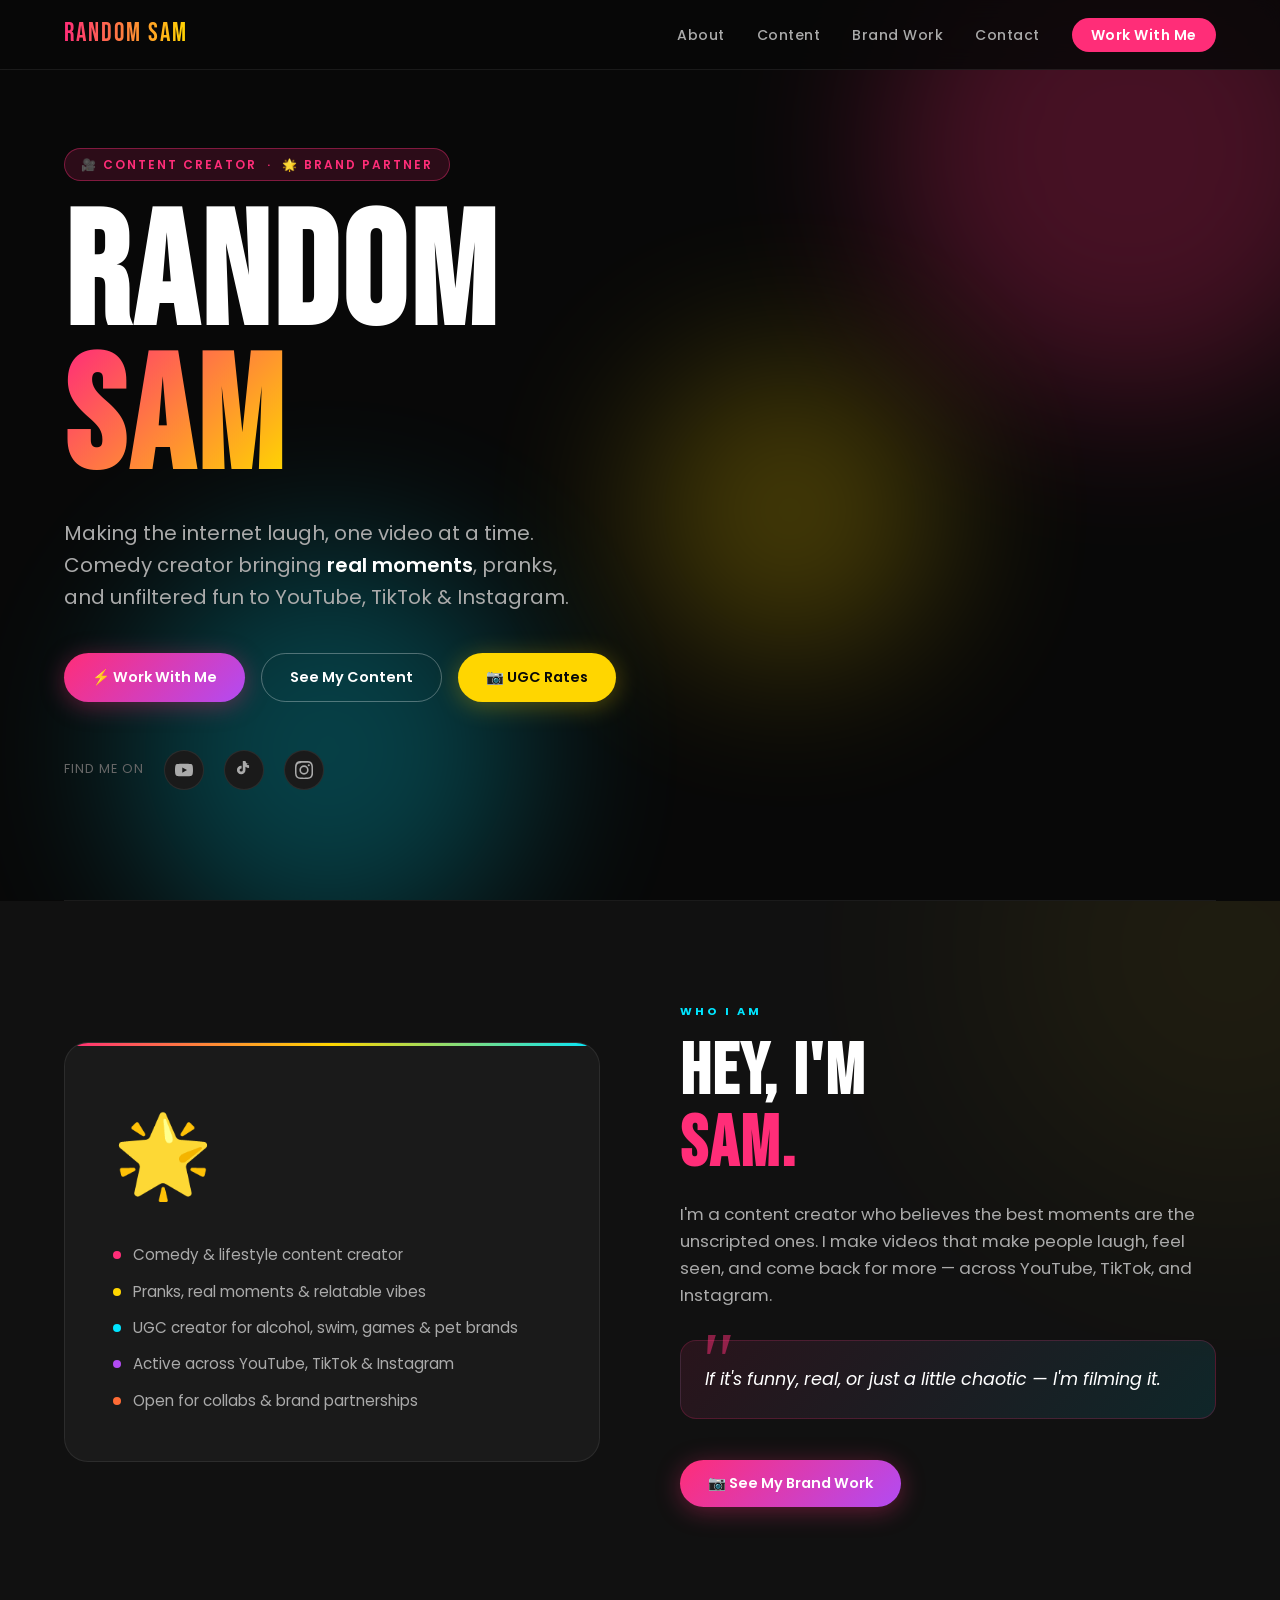
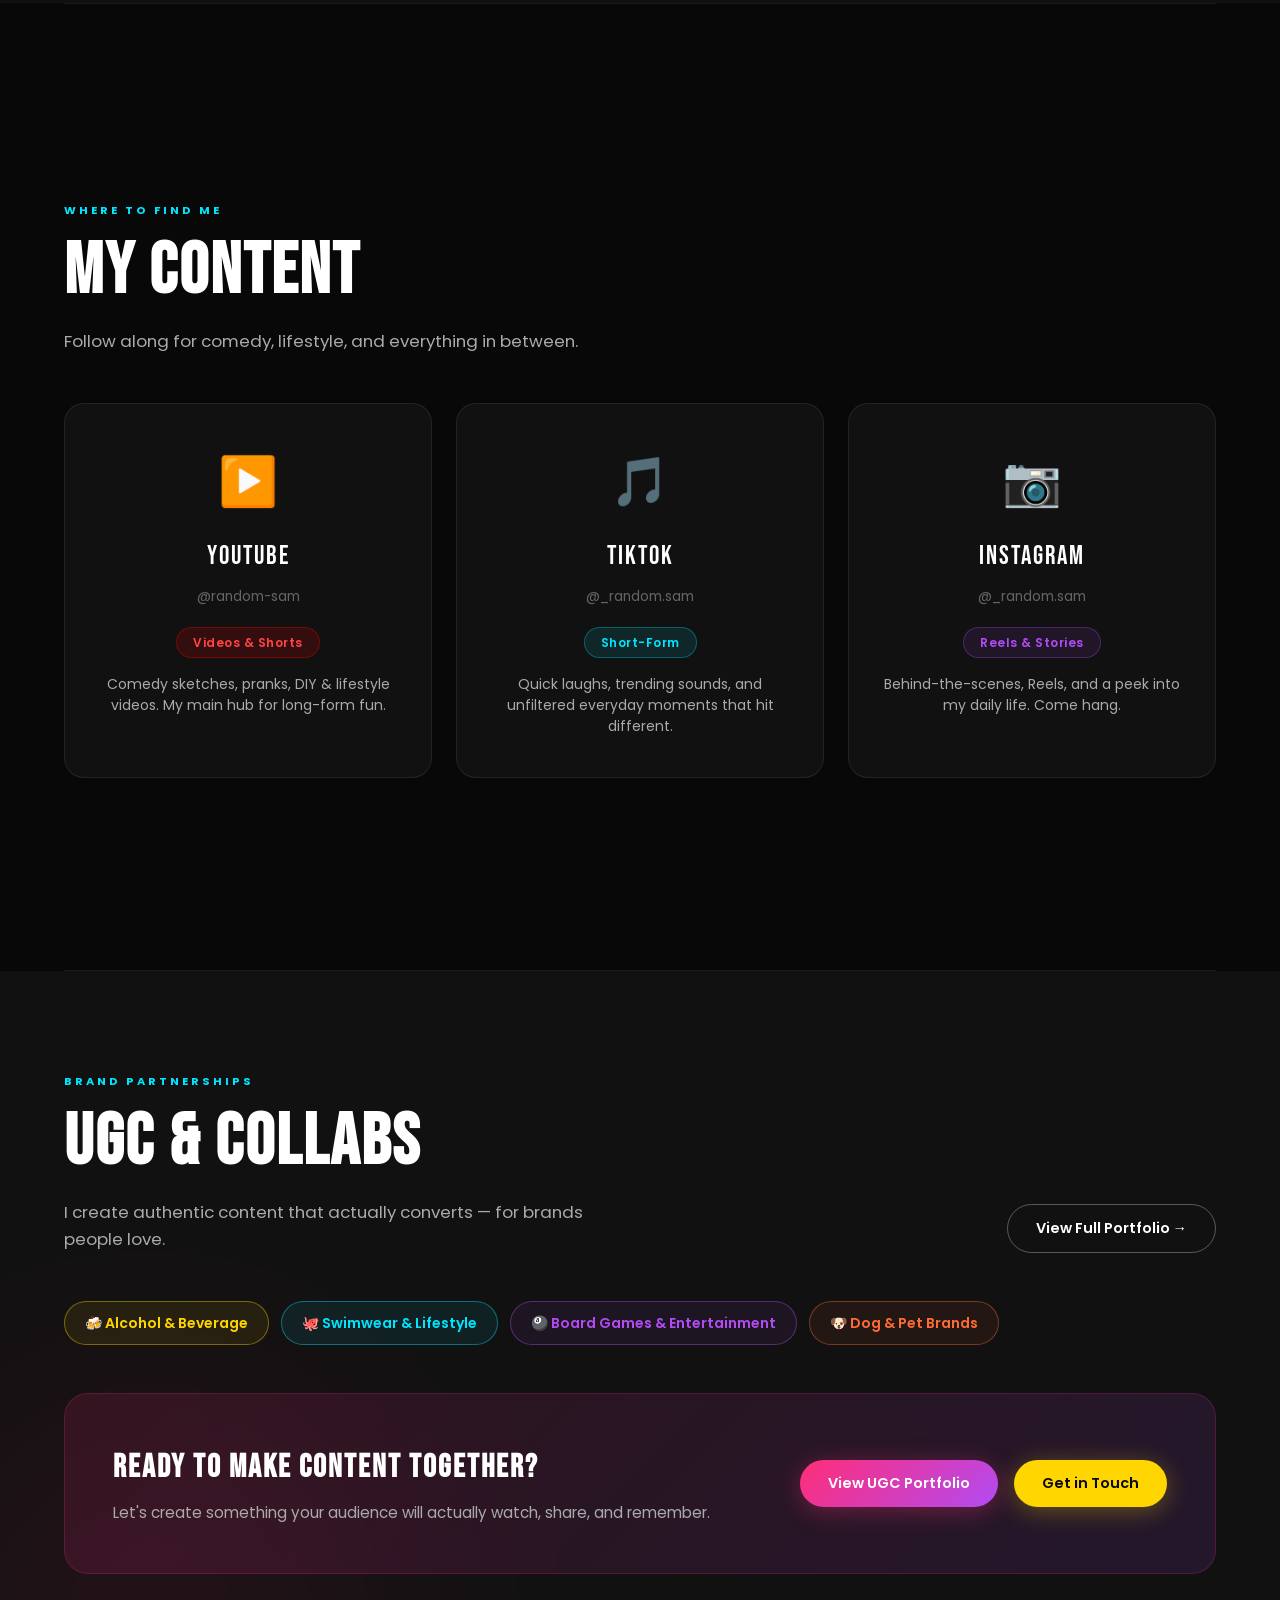
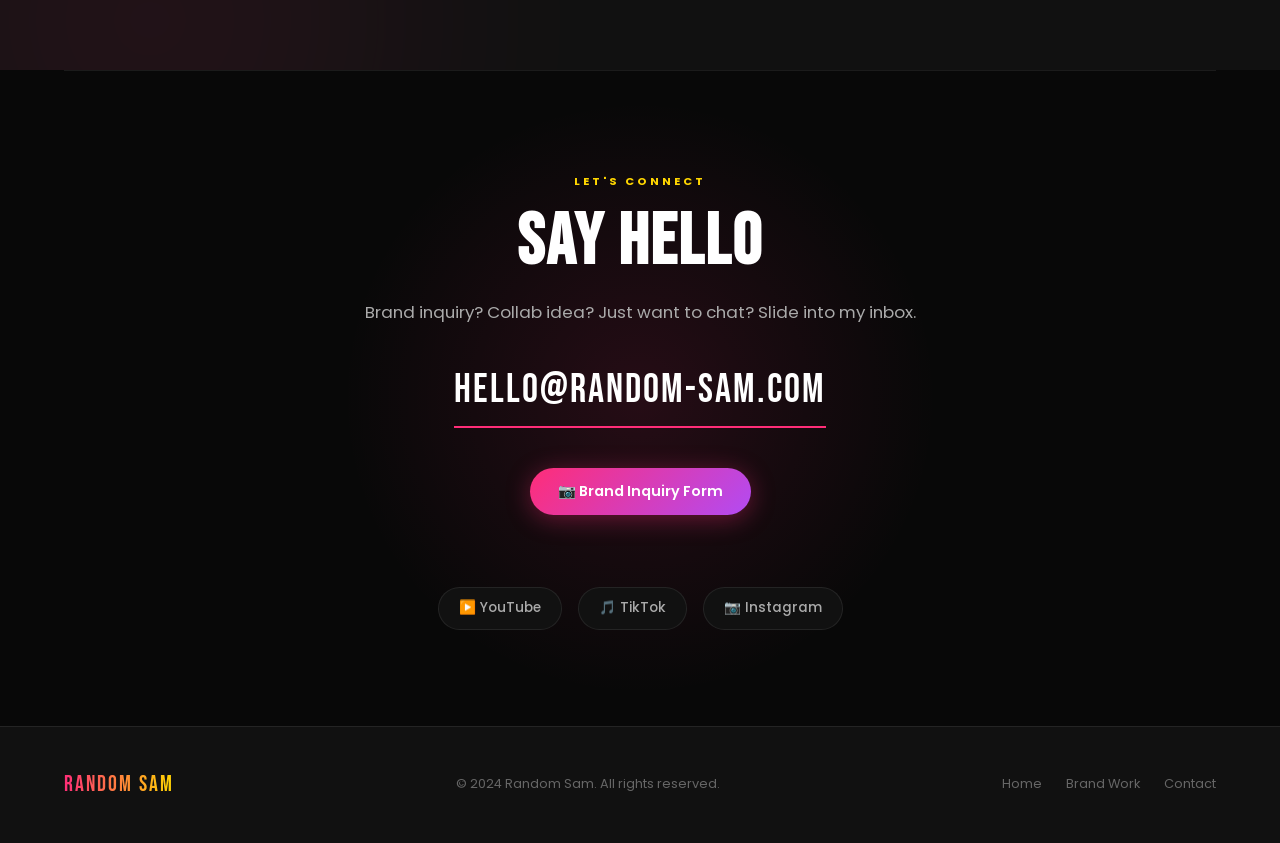
==== index.html @ 813b78b4 "Add Random Sam website — landing page, UGC portfolio, and brand inquiry form - index.html: hero, abo" ====
<!DOCTYPE html>
<html lang="en">
<head>
  <meta charset="UTF-8" />
  <meta name="viewport" content="width=device-width, initial-scale=1.0" />
  <meta name="description" content="Random Sam — Comedy content creator on YouTube, TikTok & Instagram. Brand partnerships, UGC content, and authentic storytelling." />
  <meta property="og:title" content="Random Sam | Content Creator" />
  <meta property="og:description" content="Comedy creator making people laugh across YouTube, TikTok & Instagram. Open for brand collabs." />
  <meta property="og:url" content="https://random-sam.com" />
  <meta name="twitter:card" content="summary_large_image" />
  <title>Random Sam | Content Creator</title>
  <link rel="stylesheet" href="styles.css" />
</head>
<body>

  <!-- NAV -->
  <nav id="navbar">
    <a href="index.html" class="nav-logo">RANDOM SAM</a>
    <ul class="nav-links" id="navLinks">
      <li><a href="#about">About</a></li>
      <li><a href="#content">Content</a></li>
      <li><a href="ugc.html">Brand Work</a></li>
      <li><a href="#contact">Contact</a></li>
      <li><a href="ugc.html#inquiry" class="nav-cta">Work With Me</a></li>
    </ul>
    <button class="hamburger" id="hamburger" aria-label="Menu">
      <span></span><span></span><span></span>
    </button>
  </nav>

  <!-- HERO -->
  <section class="hero">
    <div class="hero-bg">
      <div class="blob blob-1"></div>
      <div class="blob blob-2"></div>
      <div class="blob blob-3"></div>
    </div>
    <div class="hero-content fade-up">
      <span class="hero-tag">&#127909; Content Creator &nbsp;&#183;&nbsp; &#127775; Brand Partner</span>
      <h1 class="hero-name">
        <span>RANDOM</span>
        <span class="grad">SAM</span>
      </h1>
      <p class="hero-sub">
        Making the internet laugh, one video at a time.
        Comedy creator bringing <strong>real moments</strong>, pranks, and unfiltered fun to
        YouTube, TikTok &amp; Instagram.
      </p>
      <div class="hero-btns">
        <a href="ugc.html" class="btn btn-primary">&#9889; Work With Me</a>
        <a href="#content" class="btn btn-outline">See My Content</a>
        <a href="ugc.html#inquiry" class="btn btn-yellow">&#128247; UGC Rates</a>
      </div>
      <div class="social-row">
        <span>Find me on</span>
        <a href="https://www.youtube.com/@random-sam" target="_blank" rel="noopener" class="social-icon" title="YouTube">
          <svg width="18" height="18" viewBox="0 0 24 24" fill="currentColor"><path d="M23.5 6.2a3 3 0 0 0-2.1-2.1C19.5 3.6 12 3.6 12 3.6s-7.5 0-9.4.5A3 3 0 0 0 .5 6.2C0 8.1 0 12 0 12s0 3.9.5 5.8a3 3 0 0 0 2.1 2.1c1.9.5 9.4.5 9.4.5s7.5 0 9.4-.5a3 3 0 0 0 2.1-2.1C24 15.9 24 12 24 12s0-3.9-.5-5.8zM9.7 15.5V8.5l6.3 3.5-6.3 3.5z"/></svg>
        </a>
        <a href="https://www.tiktok.com/@_random.sam" target="_blank" rel="noopener" class="social-icon" title="TikTok">
          <svg width="16" height="18" viewBox="0 0 24 24" fill="currentColor"><path d="M19.6 3a5.4 5.4 0 0 1-5.4-5.4h-4v14.4a2.4 2.4 0 1 1-2.4-2.4c.22 0 .43.03.63.08V5.5a6.4 6.4 0 0 0-.63-.03A6.4 6.4 0 0 0 1.4 11.9 6.4 6.4 0 0 0 7.8 18.3a6.4 6.4 0 0 0 6.4-6.4V7.2A9.4 9.4 0 0 0 19.6 9V5a5.4 5.4 0 0 1-3.4-1.14V3h3.4z"/></svg>
        </a>
        <a href="https://www.instagram.com/_random.sam" target="_blank" rel="noopener" class="social-icon" title="Instagram">
          <svg width="18" height="18" viewBox="0 0 24 24" fill="currentColor"><path d="M12 2.2c3.2 0 3.6 0 4.9.1 3.3.2 4.8 1.7 5 5 .1 1.3.1 1.6.1 4.9s0 3.6-.1 4.9c-.2 3.3-1.7 4.8-5 5-1.3.1-1.6.1-4.9.1s-3.6 0-4.9-.1c-3.3-.2-4.8-1.7-5-5C2 16.6 2 16.3 2 13s0-3.6.1-4.9c.2-3.3 1.7-4.8 5-5C8.4 2.2 8.7 2.2 12 2.2zm0-2.2C8.7 0 8.3 0 7 .1 2.7.3.3 2.7.1 7 0 8.3 0 8.7 0 12c0 3.3 0 3.7.1 5 .2 4.3 2.6 6.7 7 6.9 1.3.1 1.7.1 5 .1 3.3 0 3.7 0 5-.1 4.3-.2 6.8-2.6 7-7C24 15.7 24 15.3 24 12c0-3.3 0-3.7-.1-5C23.7 2.7 21.3.3 17 .1 15.7 0 15.3 0 12 0zm0 5.8a6.2 6.2 0 1 0 0 12.4A6.2 6.2 0 0 0 12 5.8zm0 10.2a4 4 0 1 1 0-8 4 4 0 0 1 0 8zm6.4-11.8a1.44 1.44 0 1 0 0 2.88 1.44 1.44 0 0 0 0-2.88z"/></svg>
        </a>
      </div>
    </div>
  </section>

  <div class="divider"></div>

  <!-- ABOUT -->
  <section class="about" id="about">
    <div class="about-grid">
      <div class="about-visual fade-up">
        <div class="about-card">
          <span class="about-emoji">&#127775;</span>
          <ul class="fun-facts">
            <li>
              <span class="dot" style="background:var(--pink)"></span>
              Comedy &amp; lifestyle content creator
            </li>
            <li>
              <span class="dot" style="background:var(--yellow)"></span>
              Pranks, real moments &amp; relatable vibes
            </li>
            <li>
              <span class="dot" style="background:var(--cyan)"></span>
              UGC creator for alcohol, swim, games &amp; pet brands
            </li>
            <li>
              <span class="dot" style="background:var(--purple)"></span>
              Active across YouTube, TikTok &amp; Instagram
            </li>
            <li>
              <span class="dot" style="background:var(--orange)"></span>
              Open for collabs &amp; brand partnerships
            </li>
          </ul>
        </div>
      </div>
      <div class="about-text fade-up">
        <span class="section-tag">Who I Am</span>
        <h2 class="section-title">HEY, I'M<br/><span class="text-pink">SAM.</span></h2>
        <p class="section-subtitle">
          I'm a content creator who believes the best moments are the unscripted ones.
          I make videos that make people laugh, feel seen, and come back for more —
          across YouTube, TikTok, and Instagram.
        </p>
        <div class="about-quote">
          If it's funny, real, or just a little chaotic — I'm filming it.
        </div>
        <br/>
        <a href="ugc.html" class="btn btn-primary" style="margin-top:1rem">&#128247; See My Brand Work</a>
      </div>
    </div>
  </section>

  <div class="divider"></div>

  <!-- CONTENT / PLATFORMS -->
  <section id="content">
    <div class="platforms">
      <div class="platforms-inner">
        <div class="fade-up" style="margin-bottom:3rem">
          <span class="section-tag">Where to Find Me</span>
          <h2 class="section-title">MY CONTENT</h2>
          <p class="section-subtitle">Follow along for comedy, lifestyle, and everything in between.</p>
        </div>
        <div class="platforms-grid">
          <a href="https://www.youtube.com/@random-sam" target="_blank" rel="noopener" class="platform-card youtube fade-up">
            <span class="platform-icon">&#9654;&#65039;</span>
            <div class="platform-name">YouTube</div>
            <div class="platform-handle">@random-sam</div>
            <span class="platform-badge">Videos &amp; Shorts</span>
            <p class="platform-desc">Comedy sketches, pranks, DIY &amp; lifestyle videos. My main hub for long-form fun.</p>
          </a>
          <a href="https://www.tiktok.com/@_random.sam" target="_blank" rel="noopener" class="platform-card tiktok fade-up">
            <span class="platform-icon">&#127925;</span>
            <div class="platform-name">TikTok</div>
            <div class="platform-handle">@_random.sam</div>
            <span class="platform-badge">Short-Form</span>
            <p class="platform-desc">Quick laughs, trending sounds, and unfiltered everyday moments that hit different.</p>
          </a>
          <a href="https://www.instagram.com/_random.sam" target="_blank" rel="noopener" class="platform-card instagram fade-up">
            <span class="platform-icon">&#128247;</span>
            <div class="platform-name">Instagram</div>
            <div class="platform-handle">@_random.sam</div>
            <span class="platform-badge">Reels &amp; Stories</span>
            <p class="platform-desc">Behind-the-scenes, Reels, and a peek into my daily life. Come hang.</p>
          </a>
        </div>
      </div>
    </div>
  </section>

  <div class="divider"></div>

  <!-- UGC PREVIEW -->
  <section class="ugc-preview">
    <div class="ugc-preview-inner">
      <div class="ugc-preview-header fade-up">
        <div>
          <span class="section-tag">Brand Partnerships</span>
          <h2 class="section-title">UGC &amp; COLLABS</h2>
          <p class="section-subtitle">I create authentic content that actually converts — for brands people love.</p>
        </div>
        <a href="ugc.html" class="btn btn-outline">View Full Portfolio &#8594;</a>
      </div>
      <div class="brand-pill-grid fade-up">
        <div class="brand-pill alcohol">&#127867; Alcohol &amp; Beverage</div>
        <div class="brand-pill swim">&#128025; Swimwear &amp; Lifestyle</div>
        <div class="brand-pill games">&#127921; Board Games &amp; Entertainment</div>
        <div class="brand-pill dogs">&#128054; Dog &amp; Pet Brands</div>
      </div>
      <div class="ugc-cta-box fade-up">
        <div>
          <h3>READY TO MAKE CONTENT TOGETHER?</h3>
          <p>Let's create something your audience will actually watch, share, and remember.</p>
        </div>
        <div style="display:flex; gap:1rem; flex-wrap:wrap;">
          <a href="ugc.html" class="btn btn-primary">View UGC Portfolio</a>
          <a href="ugc.html#inquiry" class="btn btn-yellow">Get in Touch</a>
        </div>
      </div>
    </div>
  </section>

  <div class="divider"></div>

  <!-- CONTACT -->
  <section class="contact" id="contact">
    <div class="contact-inner fade-up">
      <span class="section-tag">Let's Connect</span>
      <h2 class="section-title">SAY HELLO</h2>
      <p class="section-subtitle" style="margin: 0 auto 2rem;">
        Brand inquiry? Collab idea? Just want to chat? Slide into my inbox.
      </p>
      <a href="mailto:hello@random-sam.com" class="contact-email">hello@random-sam.com</a>
      <br/>
      <a href="ugc.html#inquiry" class="btn btn-primary" style="margin-bottom:2.5rem;">&#128247; Brand Inquiry Form</a>
      <div class="contact-socials">
        <a href="https://www.youtube.com/@random-sam" target="_blank" rel="noopener" class="contact-social-btn">
          &#9654;&#65039; YouTube
        </a>
        <a href="https://www.tiktok.com/@_random.sam" target="_blank" rel="noopener" class="contact-social-btn">
          &#127925; TikTok
        </a>
        <a href="https://www.instagram.com/_random.sam" target="_blank" rel="noopener" class="contact-social-btn">
          &#128247; Instagram
        </a>
      </div>
    </div>
  </section>

  <!-- FOOTER -->
  <footer>
    <a href="index.html" class="footer-logo">RANDOM SAM</a>
    <p>&copy; 2024 Random Sam. All rights reserved.</p>
    <div class="footer-links">
      <a href="index.html">Home</a>
      <a href="ugc.html">Brand Work</a>
      <a href="#contact">Contact</a>
    </div>
  </footer>

  <script src="script.js"></script>
</body>
</html>
---- styles.css ----
@import url('https://fonts.googleapis.com/css2?family=Bebas+Neue&family=Poppins:ital,wght@0,300;0,400;0,500;0,600;0,700;0,900;1,400&display=swap');

:root {
  --bg: #080808;
  --surface: #111111;
  --surface2: #1a1a1a;
  --pink: #FF2D78;
  --yellow: #FFD600;
  --cyan: #00E5FF;
  --purple: #B24BF3;
  --orange: #FF6B35;
  --white: #FFFFFF;
  --gray: #666666;
  --gray-light: #aaaaaa;
  --border: rgba(255,255,255,0.08);
  --nav-h: 70px;
}

*, *::before, *::after { box-sizing: border-box; margin: 0; padding: 0; }

html { scroll-behavior: smooth; font-size: 16px; }

body {
  background: var(--bg);
  color: var(--white);
  font-family: 'Poppins', sans-serif;
  line-height: 1.6;
  overflow-x: hidden;
}

/* ── NAV ── */
nav {
  position: fixed;
  top: 0; left: 0; right: 0;
  height: var(--nav-h);
  z-index: 1000;
  display: flex;
  align-items: center;
  justify-content: space-between;
  padding: 0 5%;
  background: rgba(8,8,8,0.85);
  backdrop-filter: blur(12px);
  -webkit-backdrop-filter: blur(12px);
  border-bottom: 1px solid var(--border);
  transition: background 0.3s;
}

.nav-logo {
  font-family: 'Bebas Neue', sans-serif;
  font-size: 1.6rem;
  letter-spacing: 2px;
  background: linear-gradient(90deg, var(--pink), var(--yellow));
  -webkit-background-clip: text;
  -webkit-text-fill-color: transparent;
  background-clip: text;
  text-decoration: none;
}

.nav-links {
  display: flex;
  align-items: center;
  gap: 2rem;
  list-style: none;
}

.nav-links a {
  color: var(--gray-light);
  text-decoration: none;
  font-size: 0.875rem;
  font-weight: 500;
  letter-spacing: 0.5px;
  transition: color 0.2s;
}
.nav-links a:hover { color: var(--white); }

.nav-cta {
  background: var(--pink);
  color: var(--white) !important;
  padding: 0.45rem 1.2rem;
  border-radius: 50px;
  font-weight: 600 !important;
  transition: opacity 0.2s, transform 0.2s !important;
}
.nav-cta:hover { opacity: 0.85; transform: translateY(-1px); }

.hamburger {
  display: none;
  flex-direction: column;
  gap: 5px;
  cursor: pointer;
  background: none;
  border: none;
  padding: 4px;
}
.hamburger span {
  display: block;
  width: 24px;
  height: 2px;
  background: var(--white);
  border-radius: 2px;
  transition: all 0.3s;
}

/* ── HERO ── */
.hero {
  min-height: 100vh;
  display: flex;
  align-items: center;
  padding: calc(var(--nav-h) + 4rem) 5% 6rem;
  position: relative;
  overflow: hidden;
}

.hero-bg {
  position: absolute;
  inset: 0;
  z-index: 0;
  pointer-events: none;
}

.blob {
  position: absolute;
  border-radius: 50%;
  filter: blur(80px);
  opacity: 0.25;
  animation: float 8s ease-in-out infinite;
}
.blob-1 { width: 500px; height: 500px; background: var(--pink); top: -100px; right: -100px; animation-delay: 0s; }
.blob-2 { width: 400px; height: 400px; background: var(--cyan); bottom: -50px; left: 10%; animation-delay: 2.5s; }
.blob-3 { width: 300px; height: 300px; background: var(--yellow); top: 40%; left: 50%; animation-delay: 5s; }

@keyframes float {
  0%, 100% { transform: translateY(0) scale(1); }
  50% { transform: translateY(-30px) scale(1.05); }
}

.hero-content {
  position: relative;
  z-index: 1;
  max-width: 800px;
}

.hero-tag {
  display: inline-block;
  background: rgba(255, 45, 120, 0.15);
  border: 1px solid rgba(255, 45, 120, 0.4);
  color: var(--pink);
  font-size: 0.75rem;
  font-weight: 600;
  letter-spacing: 2px;
  text-transform: uppercase;
  padding: 0.35rem 1rem;
  border-radius: 50px;
  margin-bottom: 1.5rem;
}

.hero-name {
  font-family: 'Bebas Neue', sans-serif;
  font-size: clamp(5rem, 15vw, 10rem);
  line-height: 0.9;
  letter-spacing: 4px;
  margin-bottom: 1.5rem;
}

.hero-name span {
  display: block;
}
.hero-name .grad {
  background: linear-gradient(135deg, var(--pink) 0%, var(--yellow) 50%, var(--cyan) 100%);
  -webkit-background-clip: text;
  -webkit-text-fill-color: transparent;
  background-clip: text;
}

.hero-sub {
  font-size: clamp(1rem, 2.5vw, 1.25rem);
  color: var(--gray-light);
  max-width: 520px;
  margin-bottom: 2.5rem;
  font-weight: 400;
}

.hero-sub strong { color: var(--white); font-weight: 600; }

.hero-btns {
  display: flex;
  flex-wrap: wrap;
  gap: 1rem;
  margin-bottom: 3rem;
}

.btn {
  display: inline-flex;
  align-items: center;
  gap: 0.5rem;
  padding: 0.75rem 1.75rem;
  border-radius: 50px;
  font-family: 'Poppins', sans-serif;
  font-size: 0.9rem;
  font-weight: 600;
  text-decoration: none;
  cursor: pointer;
  border: none;
  transition: transform 0.2s, opacity 0.2s, box-shadow 0.2s;
}
.btn:hover { transform: translateY(-2px); }

.btn-primary {
  background: linear-gradient(135deg, var(--pink), var(--purple));
  color: var(--white);
  box-shadow: 0 4px 24px rgba(255, 45, 120, 0.35);
}
.btn-primary:hover { box-shadow: 0 8px 32px rgba(255, 45, 120, 0.5); }

.btn-outline {
  background: transparent;
  color: var(--white);
  border: 1.5px solid rgba(255,255,255,0.3);
}
.btn-outline:hover { border-color: var(--white); background: rgba(255,255,255,0.05); }

.btn-yellow {
  background: var(--yellow);
  color: #080808;
  box-shadow: 0 4px 24px rgba(255, 214, 0, 0.3);
}
.btn-yellow:hover { box-shadow: 0 8px 32px rgba(255, 214, 0, 0.5); opacity: 0.9; }

.social-row {
  display: flex;
  align-items: center;
  gap: 1.25rem;
}

.social-row span {
  font-size: 0.8rem;
  color: var(--gray);
  letter-spacing: 1px;
  text-transform: uppercase;
}

.social-icon {
  display: flex;
  align-items: center;
  justify-content: center;
  width: 40px;
  height: 40px;
  border-radius: 50%;
  background: var(--surface2);
  border: 1px solid var(--border);
  color: var(--gray-light);
  text-decoration: none;
  font-size: 0.85rem;
  transition: all 0.2s;
}
.social-icon:hover { background: var(--pink); color: var(--white); border-color: var(--pink); transform: translateY(-2px); }

/* ── SECTIONS ── */
section { padding: 6rem 5%; }

.section-tag {
  display: inline-block;
  font-size: 0.7rem;
  font-weight: 700;
  letter-spacing: 3px;
  text-transform: uppercase;
  margin-bottom: 1rem;
  color: var(--cyan);
}

.section-title {
  font-family: 'Bebas Neue', sans-serif;
  font-size: clamp(2.5rem, 6vw, 4.5rem);
  line-height: 1;
  letter-spacing: 2px;
  margin-bottom: 1.25rem;
}

.section-subtitle {
  color: var(--gray-light);
  font-size: 1.05rem;
  max-width: 560px;
  margin-bottom: 3rem;
}

/* ── ABOUT ── */
.about {
  background: var(--surface);
  position: relative;
  overflow: hidden;
}
.about::before {
  content: '';
  position: absolute;
  top: -200px; right: -200px;
  width: 500px; height: 500px;
  background: var(--yellow);
  border-radius: 50%;
  filter: blur(120px);
  opacity: 0.06;
}

.about-grid {
  display: grid;
  grid-template-columns: 1fr 1fr;
  gap: 5rem;
  align-items: center;
  max-width: 1200px;
  margin: 0 auto;
}

.about-visual {
  position: relative;
}

.about-card {
  background: var(--surface2);
  border: 1px solid var(--border);
  border-radius: 24px;
  padding: 3rem;
  position: relative;
  overflow: hidden;
}
.about-card::after {
  content: '';
  position: absolute;
  top: 0; left: 0; right: 0;
  height: 3px;
  background: linear-gradient(90deg, var(--pink), var(--yellow), var(--cyan));
}

.about-emoji { font-size: 5rem; margin-bottom: 1.5rem; display: block; }

.fun-facts { list-style: none; display: flex; flex-direction: column; gap: 0.75rem; }
.fun-facts li {
  display: flex;
  align-items: center;
  gap: 0.75rem;
  font-size: 0.95rem;
  color: var(--gray-light);
}
.fun-facts li .dot {
  width: 8px; height: 8px;
  border-radius: 50%;
  flex-shrink: 0;
}

.about-text .section-subtitle { margin-bottom: 2rem; }

.about-quote {
  background: linear-gradient(135deg, rgba(255,45,120,0.1), rgba(0,229,255,0.1));
  border: 1px solid rgba(255,45,120,0.2);
  border-radius: 16px;
  padding: 1.5rem;
  font-style: italic;
  font-size: 1.1rem;
  color: var(--white);
  position: relative;
}
.about-quote::before {
  content: '"';
  position: absolute;
  top: -20px; left: 16px;
  font-size: 5rem;
  color: var(--pink);
  font-family: Georgia, serif;
  line-height: 1;
  opacity: 0.5;
}

/* ── PLATFORMS ── */
.platforms { max-width: 1200px; margin: 0 auto; }
.platforms-inner { padding: 6rem 0; }

.platforms-grid {
  display: grid;
  grid-template-columns: repeat(3, 1fr);
  gap: 1.5rem;
}

.platform-card {
  background: var(--surface);
  border: 1px solid var(--border);
  border-radius: 20px;
  padding: 2.5rem 2rem;
  text-align: center;
  text-decoration: none;
  color: var(--white);
  transition: transform 0.25s, border-color 0.25s, box-shadow 0.25s;
  position: relative;
  overflow: hidden;
}
.platform-card::before {
  content: '';
  position: absolute;
  inset: 0;
  opacity: 0;
  transition: opacity 0.3s;
}
.platform-card:hover { transform: translateY(-6px); }

.platform-card.youtube::before { background: linear-gradient(135deg, rgba(255,0,0,0.1), transparent); }
.platform-card.youtube:hover { border-color: #FF0000; box-shadow: 0 8px 32px rgba(255,0,0,0.15); }

.platform-card.tiktok::before { background: linear-gradient(135deg, rgba(0,229,255,0.1), rgba(255,45,120,0.1)); }
.platform-card.tiktok:hover { border-color: var(--cyan); box-shadow: 0 8px 32px rgba(0,229,255,0.15); }

.platform-card.instagram::before { background: linear-gradient(135deg, rgba(255,107,53,0.1), rgba(178,75,243,0.1)); }
.platform-card.instagram:hover { border-color: var(--purple); box-shadow: 0 8px 32px rgba(178,75,243,0.15); }

.platform-card::before { z-index: 0; }
.platform-card > * { position: relative; z-index: 1; }

.platform-icon {
  font-size: 3rem;
  margin-bottom: 1rem;
  display: block;
}

.platform-name {
  font-family: 'Bebas Neue', sans-serif;
  font-size: 1.6rem;
  letter-spacing: 2px;
  margin-bottom: 0.5rem;
}

.platform-handle {
  font-size: 0.85rem;
  color: var(--gray);
  margin-bottom: 1.25rem;
}

.platform-badge {
  display: inline-block;
  padding: 0.3rem 1rem;
  border-radius: 50px;
  font-size: 0.75rem;
  font-weight: 600;
  letter-spacing: 0.5px;
}
.youtube .platform-badge { background: rgba(255,0,0,0.15); color: #FF4444; border: 1px solid rgba(255,0,0,0.3); }
.tiktok .platform-badge { background: rgba(0,229,255,0.1); color: var(--cyan); border: 1px solid rgba(0,229,255,0.3); }
.instagram .platform-badge { background: rgba(178,75,243,0.1); color: var(--purple); border: 1px solid rgba(178,75,243,0.3); }

.platform-desc {
  font-size: 0.875rem;
  color: var(--gray-light);
  margin-top: 1rem;
  line-height: 1.5;
}

/* ── UGC PREVIEW ── */
.ugc-preview {
  background: var(--surface);
  position: relative;
  overflow: hidden;
}
.ugc-preview::before {
  content: '';
  position: absolute;
  bottom: -200px; left: -100px;
  width: 500px; height: 500px;
  background: var(--pink);
  border-radius: 50%;
  filter: blur(120px);
  opacity: 0.07;
}

.ugc-preview-inner {
  max-width: 1200px;
  margin: 0 auto;
}

.ugc-preview-header {
  display: flex;
  justify-content: space-between;
  align-items: flex-end;
  flex-wrap: wrap;
  gap: 1.5rem;
  margin-bottom: 3rem;
}
.ugc-preview-header .section-subtitle { margin-bottom: 0; }

.brand-pill-grid {
  display: flex;
  flex-wrap: wrap;
  gap: 0.75rem;
  margin-bottom: 3rem;
}

.brand-pill {
  display: inline-flex;
  align-items: center;
  gap: 0.5rem;
  padding: 0.6rem 1.25rem;
  border-radius: 50px;
  font-size: 0.875rem;
  font-weight: 600;
  border: 1.5px solid;
  transition: transform 0.2s, box-shadow 0.2s;
  cursor: default;
}
.brand-pill:hover { transform: translateY(-2px); }

.brand-pill.alcohol { color: #FFD700; border-color: rgba(255,215,0,0.4); background: rgba(255,215,0,0.08); }
.brand-pill.swim { color: #00E5FF; border-color: rgba(0,229,255,0.4); background: rgba(0,229,255,0.08); }
.brand-pill.games { color: #B24BF3; border-color: rgba(178,75,243,0.4); background: rgba(178,75,243,0.08); }
.brand-pill.dogs { color: #FF6B35; border-color: rgba(255,107,53,0.4); background: rgba(255,107,53,0.08); }

.ugc-cta-box {
  background: linear-gradient(135deg, rgba(255,45,120,0.12), rgba(178,75,243,0.12));
  border: 1px solid rgba(255,45,120,0.2);
  border-radius: 24px;
  padding: 3rem;
  display: flex;
  align-items: center;
  justify-content: space-between;
  gap: 2rem;
  flex-wrap: wrap;
}

.ugc-cta-box h3 {
  font-family: 'Bebas Neue', sans-serif;
  font-size: 2rem;
  letter-spacing: 2px;
  margin-bottom: 0.5rem;
}

.ugc-cta-box p { color: var(--gray-light); font-size: 0.95rem; }

/* ── CONTACT ── */
.contact {
  text-align: center;
  position: relative;
  overflow: hidden;
}
.contact::before {
  content: '';
  position: absolute;
  top: 50%; left: 50%;
  transform: translate(-50%, -50%);
  width: 600px; height: 600px;
  background: radial-gradient(circle, rgba(255,45,120,0.12), transparent 70%);
  pointer-events: none;
}

.contact-inner { max-width: 700px; margin: 0 auto; position: relative; z-index: 1; }
.contact .section-tag { color: var(--yellow); }

.contact-email {
  font-family: 'Bebas Neue', sans-serif;
  font-size: clamp(1.5rem, 4vw, 2.5rem);
  letter-spacing: 2px;
  color: var(--white);
  text-decoration: none;
  border-bottom: 2px solid var(--pink);
  padding-bottom: 4px;
  transition: color 0.2s;
  display: inline-block;
  margin-bottom: 2.5rem;
}
.contact-email:hover { color: var(--pink); }

.contact-socials { display: flex; justify-content: center; gap: 1rem; margin-top: 2rem; }

.contact-social-btn {
  display: inline-flex;
  align-items: center;
  gap: 0.5rem;
  padding: 0.6rem 1.25rem;
  border-radius: 50px;
  background: var(--surface);
  border: 1px solid var(--border);
  color: var(--gray-light);
  font-size: 0.85rem;
  font-weight: 500;
  text-decoration: none;
  transition: all 0.2s;
}
.contact-social-btn:hover { color: var(--white); border-color: rgba(255,255,255,0.3); transform: translateY(-2px); }

/* ── FOOTER ── */
footer {
  background: var(--surface);
  border-top: 1px solid var(--border);
  padding: 2.5rem 5%;
  display: flex;
  align-items: center;
  justify-content: space-between;
  flex-wrap: wrap;
  gap: 1rem;
}

.footer-logo {
  font-family: 'Bebas Neue', sans-serif;
  font-size: 1.4rem;
  letter-spacing: 2px;
  background: linear-gradient(90deg, var(--pink), var(--yellow));
  -webkit-background-clip: text;
  -webkit-text-fill-color: transparent;
  background-clip: text;
  text-decoration: none;
}

footer p { font-size: 0.8rem; color: var(--gray); }

.footer-links { display: flex; gap: 1.5rem; }
.footer-links a { font-size: 0.8rem; color: var(--gray); text-decoration: none; transition: color 0.2s; }
.footer-links a:hover { color: var(--white); }

/* ── UGC PAGE ── */
.ugc-hero {
  min-height: 70vh;
  display: flex;
  align-items: center;
  padding: calc(var(--nav-h) + 5rem) 5% 5rem;
  position: relative;
  overflow: hidden;
}
.ugc-hero .blob-1 { background: var(--purple); }
.ugc-hero .blob-2 { background: var(--cyan); }
.ugc-hero .blob-3 { background: var(--pink); }

.ugc-hero-content { position: relative; z-index: 1; max-width: 900px; }
.ugc-hero .section-tag { color: var(--yellow); }

.stats-row {
  display: flex;
  flex-wrap: wrap;
  gap: 2.5rem;
  margin-top: 3rem;
}
.stat { }
.stat-num {
  font-family: 'Bebas Neue', sans-serif;
  font-size: 3rem;
  letter-spacing: 2px;
  line-height: 1;
  background: linear-gradient(135deg, var(--pink), var(--yellow));
  -webkit-background-clip: text;
  -webkit-text-fill-color: transparent;
  background-clip: text;
}
.stat-label { font-size: 0.8rem; color: var(--gray); letter-spacing: 1px; text-transform: uppercase; margin-top: 0.25rem; }

/* Brand Categories */
.brand-categories { max-width: 1200px; margin: 0 auto; }

.categories-grid {
  display: grid;
  grid-template-columns: repeat(2, 1fr);
  gap: 1.5rem;
}

.category-card {
  border-radius: 24px;
  padding: 3rem;
  position: relative;
  overflow: hidden;
  border: 1px solid var(--border);
  transition: transform 0.3s;
}
.category-card:hover { transform: translateY(-4px); }

.category-card.alcohol { background: linear-gradient(135deg, #1a1200, #0d0d0d); border-color: rgba(255,215,0,0.2); }
.category-card.swim { background: linear-gradient(135deg, #001a1f, #0d0d0d); border-color: rgba(0,229,255,0.2); }
.category-card.games { background: linear-gradient(135deg, #130820, #0d0d0d); border-color: rgba(178,75,243,0.2); }
.category-card.dogs { background: linear-gradient(135deg, #1a0d00, #0d0d0d); border-color: rgba(255,107,53,0.2); }

.category-glow {
  position: absolute;
  top: -60px; right: -60px;
  width: 200px; height: 200px;
  border-radius: 50%;
  filter: blur(60px);
  opacity: 0.3;
}
.alcohol .category-glow { background: #FFD700; }
.swim .category-glow { background: var(--cyan); }
.games .category-glow { background: var(--purple); }
.dogs .category-glow { background: var(--orange); }

.category-emoji { font-size: 3.5rem; margin-bottom: 1.25rem; display: block; }
.category-name {
  font-family: 'Bebas Neue', sans-serif;
  font-size: 2rem;
  letter-spacing: 2px;
  margin-bottom: 0.75rem;
}
.alcohol .category-name { color: #FFD700; }
.swim .category-name { color: var(--cyan); }
.games .category-name { color: var(--purple); }
.dogs .category-name { color: var(--orange); }

.category-desc { color: var(--gray-light); font-size: 0.9rem; line-height: 1.7; margin-bottom: 1.5rem; }

.category-tags { display: flex; flex-wrap: wrap; gap: 0.5rem; }
.category-tag {
  font-size: 0.75rem;
  font-weight: 600;
  padding: 0.25rem 0.75rem;
  border-radius: 50px;
  background: rgba(255,255,255,0.06);
  color: var(--gray-light);
  border: 1px solid rgba(255,255,255,0.1);
}

/* Why Work With Me */
.why-section { background: var(--surface); }
.why-inner { max-width: 1200px; margin: 0 auto; }

.why-grid {
  display: grid;
  grid-template-columns: repeat(3, 1fr);
  gap: 1.5rem;
}

.why-card {
  background: var(--surface2);
  border: 1px solid var(--border);
  border-radius: 20px;
  padding: 2rem;
  transition: border-color 0.3s, transform 0.3s;
}
.why-card:hover { transform: translateY(-4px); }
.why-card:nth-child(1):hover { border-color: var(--pink); }
.why-card:nth-child(2):hover { border-color: var(--cyan); }
.why-card:nth-child(3):hover { border-color: var(--yellow); }
.why-card:nth-child(4):hover { border-color: var(--purple); }
.why-card:nth-child(5):hover { border-color: var(--orange); }
.why-card:nth-child(6):hover { border-color: var(--pink); }

.why-icon { font-size: 2rem; margin-bottom: 1rem; display: block; }
.why-card h3 { font-size: 1rem; font-weight: 700; margin-bottom: 0.5rem; }
.why-card p { font-size: 0.875rem; color: var(--gray-light); line-height: 1.6; }

/* Inquiry Section */
.inquiry { text-align: center; position: relative; overflow: hidden; }
.inquiry::before {
  content: '';
  position: absolute;
  top: 50%; left: 50%;
  transform: translate(-50%, -50%);
  width: 700px; height: 700px;
  background: radial-gradient(circle, rgba(178,75,243,0.1), transparent 70%);
  pointer-events: none;
}
.inquiry-inner { max-width: 650px; margin: 0 auto; position: relative; z-index: 1; }
.inquiry .section-tag { color: var(--cyan); }

.inquiry-form {
  background: var(--surface);
  border: 1px solid var(--border);
  border-radius: 24px;
  padding: 2.5rem;
  text-align: left;
  margin-top: 2.5rem;
}

.form-group { margin-bottom: 1.25rem; }
.form-group label { display: block; font-size: 0.8rem; font-weight: 600; color: var(--gray-light); margin-bottom: 0.5rem; letter-spacing: 0.5px; }
.form-group input,
.form-group textarea,
.form-group select {
  width: 100%;
  background: var(--surface2);
  border: 1px solid var(--border);
  border-radius: 10px;
  padding: 0.75rem 1rem;
  color: var(--white);
  font-family: 'Poppins', sans-serif;
  font-size: 0.875rem;
  transition: border-color 0.2s;
  outline: none;
}
.form-group select option { background: var(--surface2); }
.form-group input:focus,
.form-group textarea:focus,
.form-group select:focus { border-color: var(--pink); }
.form-group textarea { resize: vertical; min-height: 100px; }

.form-row { display: grid; grid-template-columns: 1fr 1fr; gap: 1rem; }

.form-submit {
  width: 100%;
  padding: 0.9rem;
  border-radius: 50px;
  background: linear-gradient(135deg, var(--pink), var(--purple));
  color: var(--white);
  font-family: 'Poppins', sans-serif;
  font-size: 0.95rem;
  font-weight: 700;
  border: none;
  cursor: pointer;
  margin-top: 0.5rem;
  box-shadow: 0 4px 24px rgba(255,45,120,0.3);
  transition: opacity 0.2s, transform 0.2s;
  letter-spacing: 0.5px;
}
.form-submit:hover { opacity: 0.9; transform: translateY(-2px); }

/* ── RESPONSIVE ── */
@media (max-width: 900px) {
  .about-grid { grid-template-columns: 1fr; gap: 2.5rem; }
  .platforms-grid { grid-template-columns: 1fr; }
  .categories-grid { grid-template-columns: 1fr; }
  .why-grid { grid-template-columns: repeat(2, 1fr); }
  .ugc-cta-box { flex-direction: column; text-align: center; }
}

@media (max-width: 768px) {
  .nav-links { display: none; position: absolute; top: var(--nav-h); left: 0; right: 0; background: rgba(8,8,8,0.97); flex-direction: column; padding: 1.5rem; gap: 1.25rem; border-bottom: 1px solid var(--border); }
  .nav-links.open { display: flex; }
  .hamburger { display: flex; }
  .hero { padding-top: calc(var(--nav-h) + 2rem); }
  .hero-btns { flex-direction: column; align-items: flex-start; }
  .form-row { grid-template-columns: 1fr; }
  footer { flex-direction: column; text-align: center; }
  .ugc-preview-header { flex-direction: column; align-items: flex-start; }
}

@media (max-width: 500px) {
  .why-grid { grid-template-columns: 1fr; }
  .stats-row { gap: 1.5rem; }
  .category-card { padding: 2rem; }
}

/* ── UTILITIES ── */
.divider {
  height: 1px;
  background: var(--border);
  margin: 0 5%;
}

.text-pink { color: var(--pink); }
.text-yellow { color: var(--yellow); }
.text-cyan { color: var(--cyan); }

.fade-up {
  opacity: 0;
  transform: translateY(30px);
  transition: opacity 0.6s ease, transform 0.6s ease;
}
.fade-up.visible { opacity: 1; transform: translateY(0); }
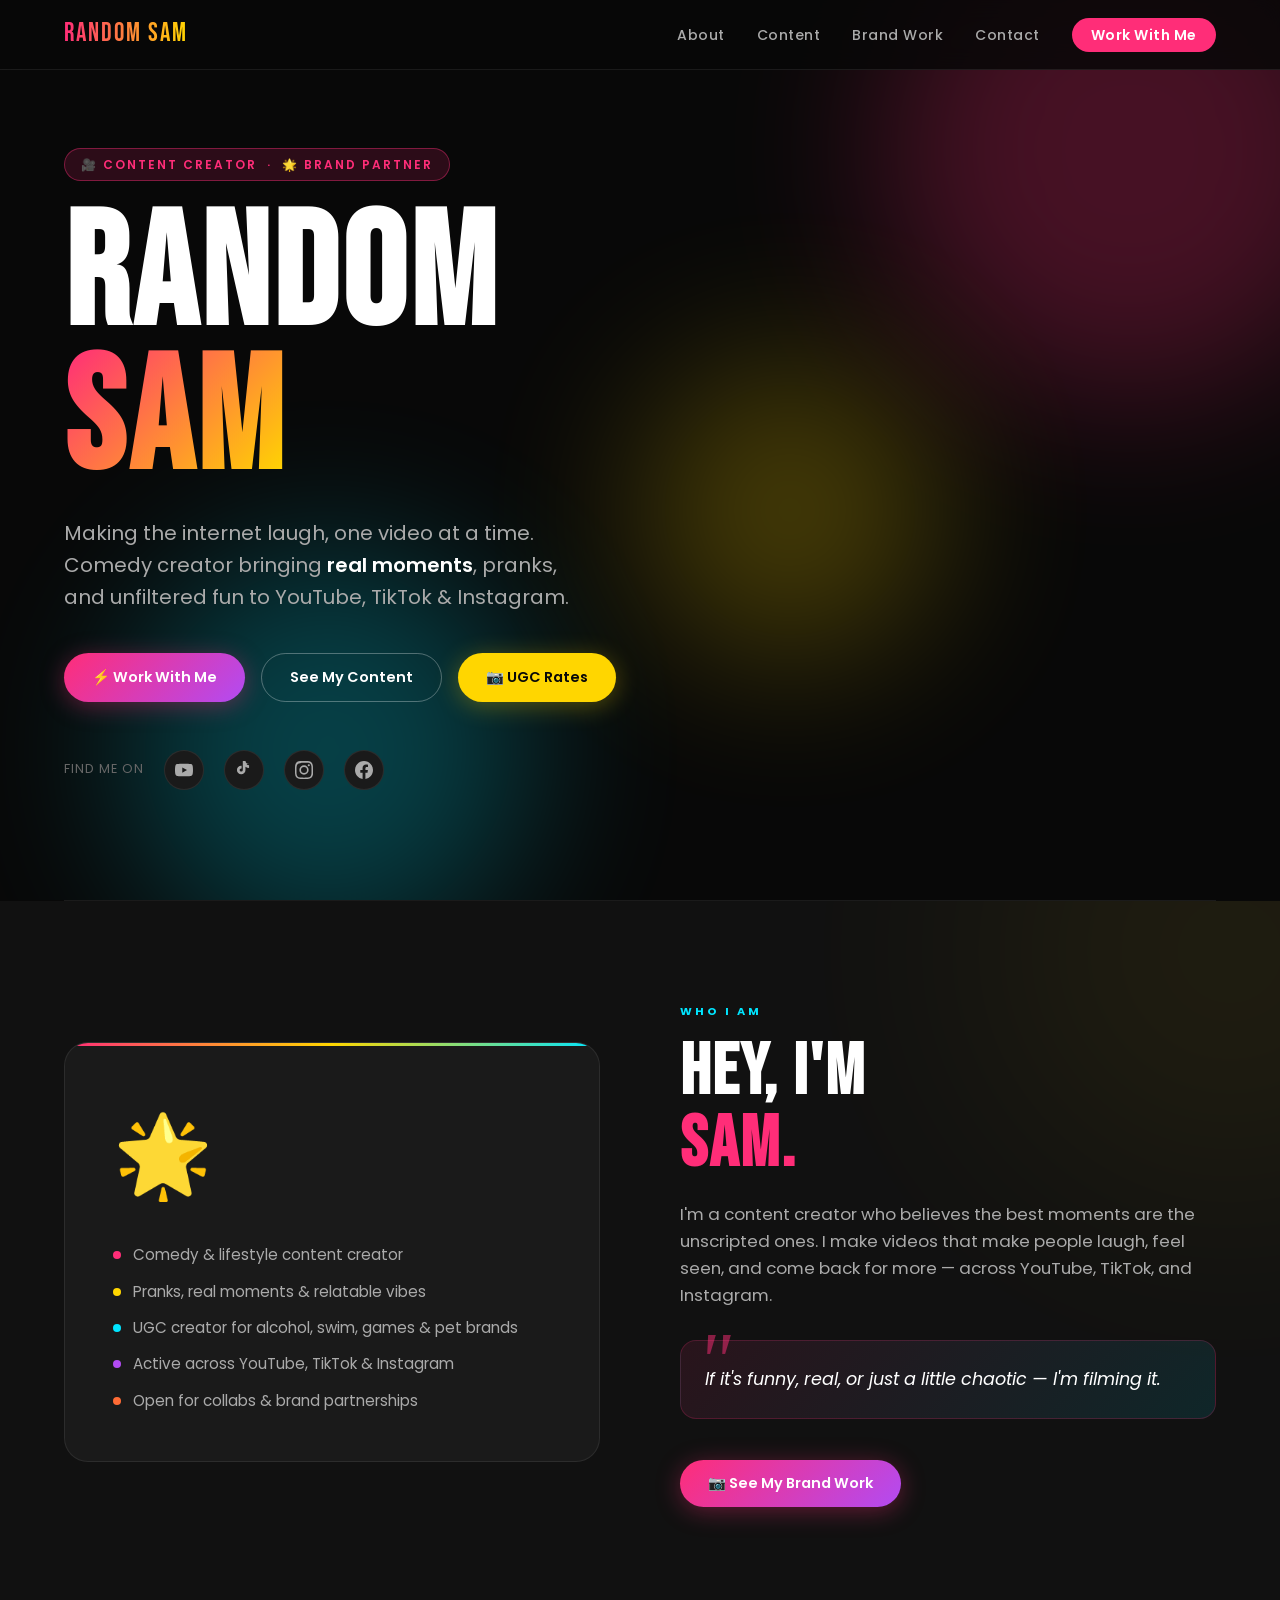
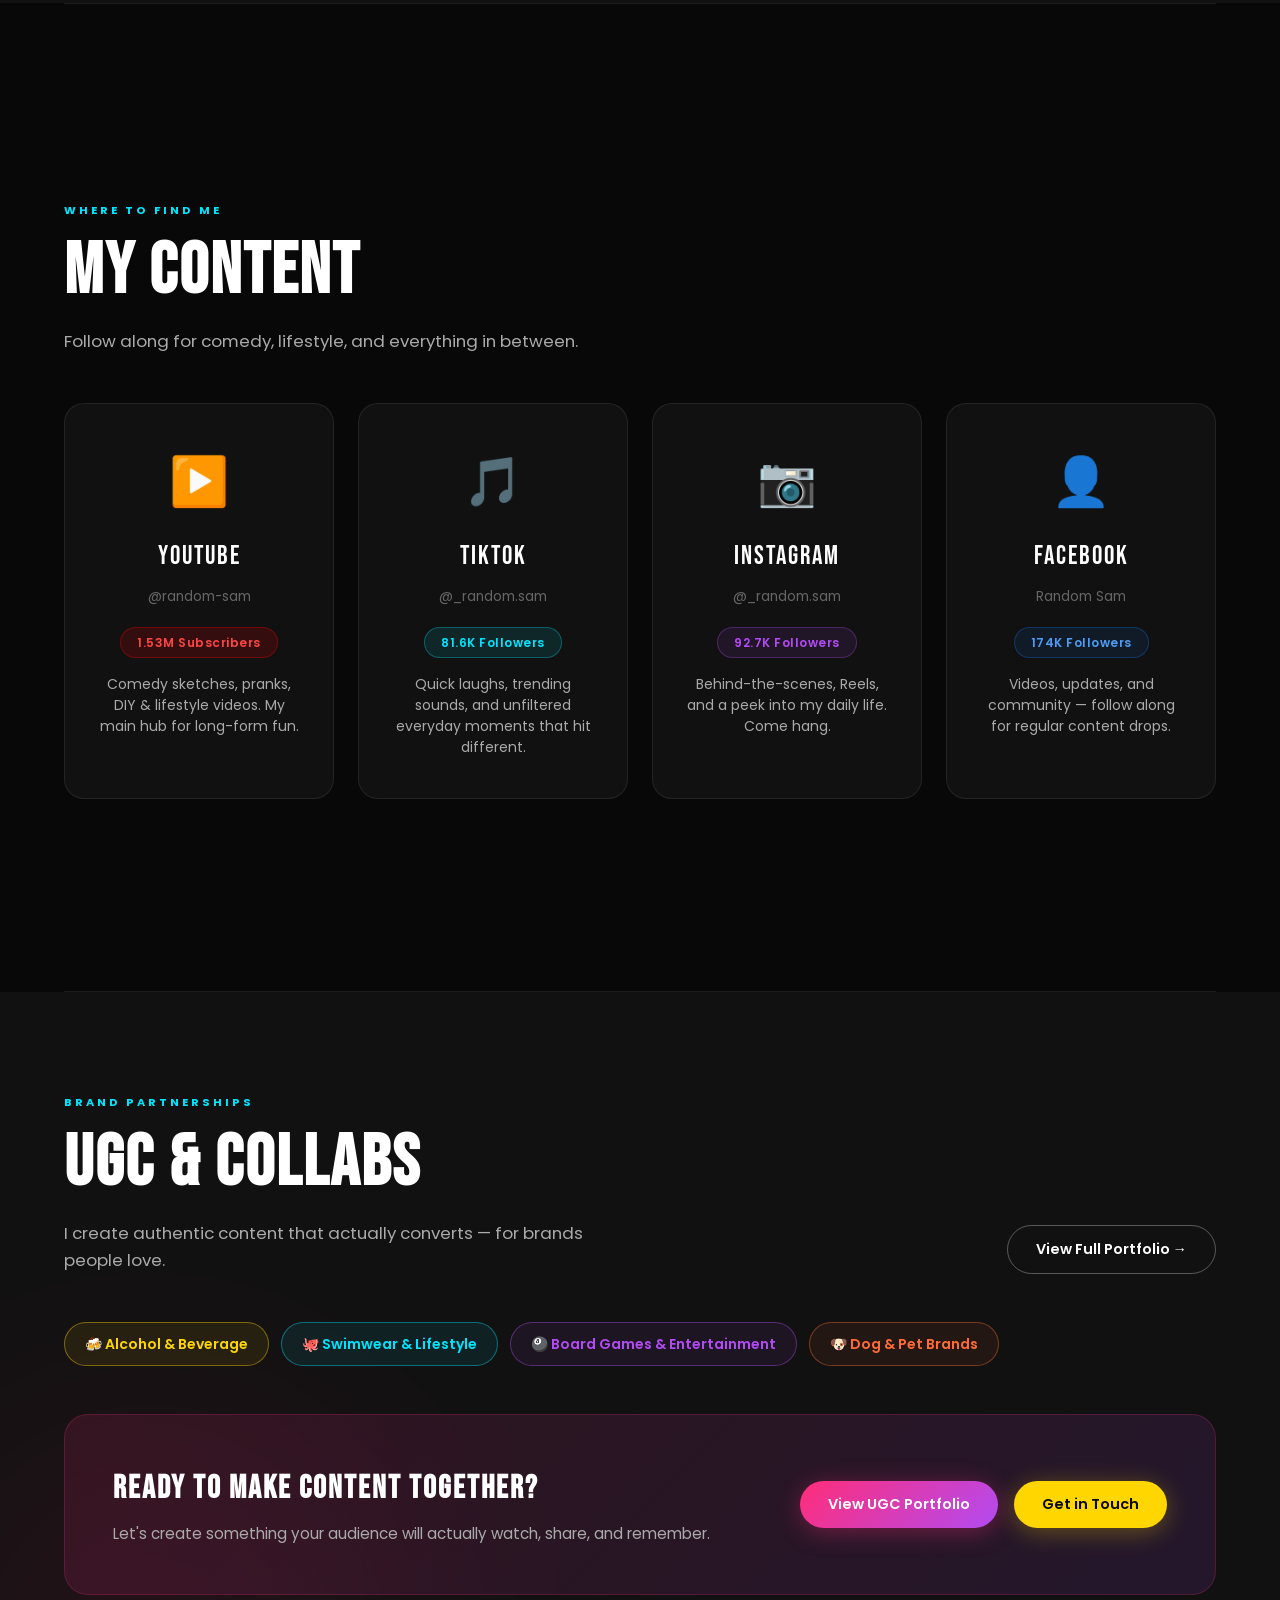
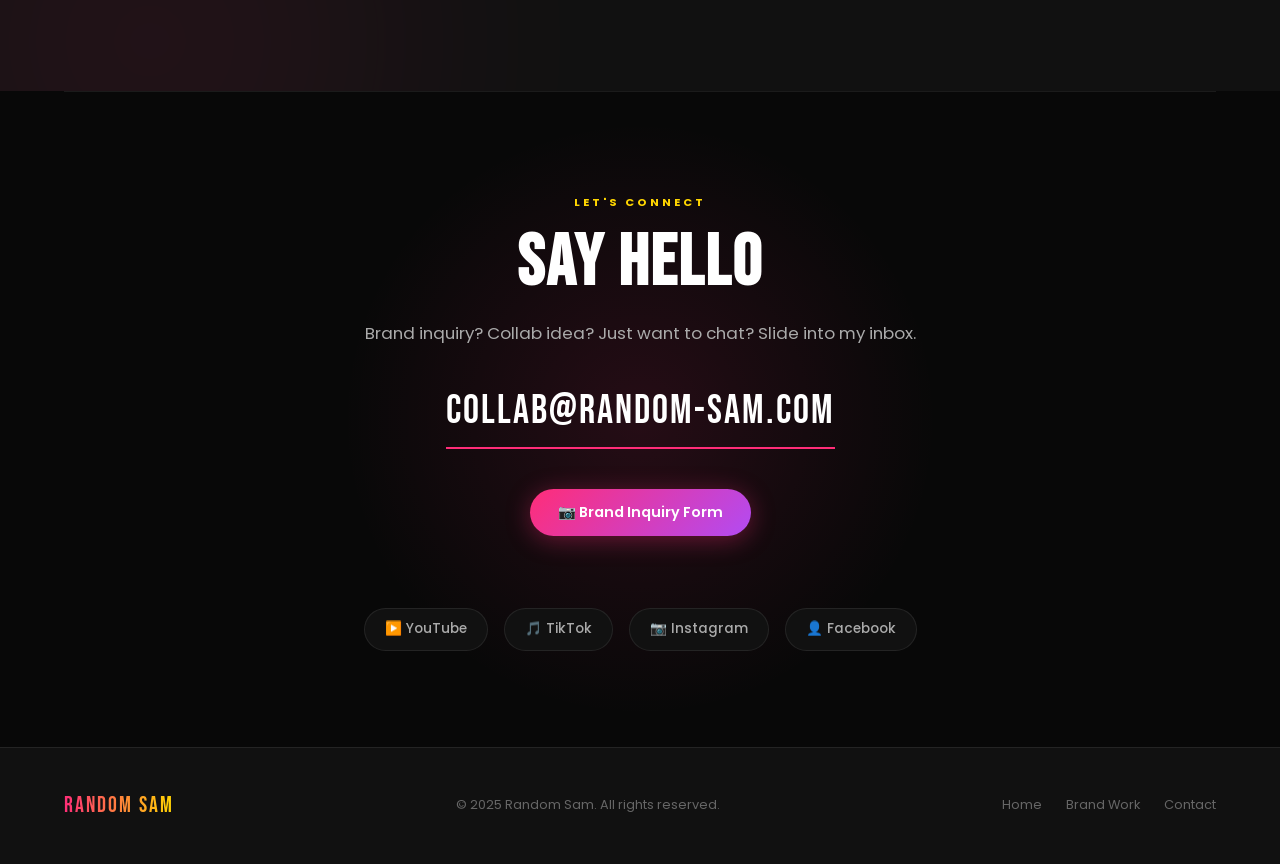
==== commit 7f70a171: "Update with real follower counts, email, Facebook platform, and copyright year - Email updated to co" ====
--- a/index.html
+++ b/index.html
@@ -62,6 +62,9 @@
         <a href="https://www.instagram.com/_random.sam" target="_blank" rel="noopener" class="social-icon" title="Instagram">
           <svg width="18" height="18" viewBox="0 0 24 24" fill="currentColor"><path d="M12 2.2c3.2 0 3.6 0 4.9.1 3.3.2 4.8 1.7 5 5 .1 1.3.1 1.6.1 4.9s0 3.6-.1 4.9c-.2 3.3-1.7 4.8-5 5-1.3.1-1.6.1-4.9.1s-3.6 0-4.9-.1c-3.3-.2-4.8-1.7-5-5C2 16.6 2 16.3 2 13s0-3.6.1-4.9c.2-3.3 1.7-4.8 5-5C8.4 2.2 8.7 2.2 12 2.2zm0-2.2C8.7 0 8.3 0 7 .1 2.7.3.3 2.7.1 7 0 8.3 0 8.7 0 12c0 3.3 0 3.7.1 5 .2 4.3 2.6 6.7 7 6.9 1.3.1 1.7.1 5 .1 3.3 0 3.7 0 5-.1 4.3-.2 6.8-2.6 7-7C24 15.7 24 15.3 24 12c0-3.3 0-3.7-.1-5C23.7 2.7 21.3.3 17 .1 15.7 0 15.3 0 12 0zm0 5.8a6.2 6.2 0 1 0 0 12.4A6.2 6.2 0 0 0 12 5.8zm0 10.2a4 4 0 1 1 0-8 4 4 0 0 1 0 8zm6.4-11.8a1.44 1.44 0 1 0 0 2.88 1.44 1.44 0 0 0 0-2.88z"/></svg>
         </a>
+        <a href="https://www.facebook.com/randomsam" target="_blank" rel="noopener" class="social-icon" title="Facebook">
+          <svg width="18" height="18" viewBox="0 0 24 24" fill="currentColor"><path d="M24 12.07C24 5.41 18.63 0 12 0S0 5.4 0 12.07C0 18.1 4.39 23.1 10.13 24v-8.44H7.08v-3.49h3.04V9.41c0-3.02 1.8-4.7 4.54-4.7 1.31 0 2.68.24 2.68.24v2.97h-1.51c-1.49 0-1.95.93-1.95 1.88v2.27h3.32l-.53 3.5h-2.79V24C19.61 23.1 24 18.1 24 12.07z"/></svg>
+        </a>
       </div>
     </div>
   </section>
@@ -126,27 +129,34 @@
           <h2 class="section-title">MY CONTENT</h2>
           <p class="section-subtitle">Follow along for comedy, lifestyle, and everything in between.</p>
         </div>
-        <div class="platforms-grid">
+        <div class="platforms-grid platforms-grid-4">
           <a href="https://www.youtube.com/@random-sam" target="_blank" rel="noopener" class="platform-card youtube fade-up">
             <span class="platform-icon">&#9654;&#65039;</span>
             <div class="platform-name">YouTube</div>
             <div class="platform-handle">@random-sam</div>
-            <span class="platform-badge">Videos &amp; Shorts</span>
+            <span class="platform-badge">1.53M Subscribers</span>
             <p class="platform-desc">Comedy sketches, pranks, DIY &amp; lifestyle videos. My main hub for long-form fun.</p>
           </a>
           <a href="https://www.tiktok.com/@_random.sam" target="_blank" rel="noopener" class="platform-card tiktok fade-up">
             <span class="platform-icon">&#127925;</span>
             <div class="platform-name">TikTok</div>
             <div class="platform-handle">@_random.sam</div>
-            <span class="platform-badge">Short-Form</span>
+            <span class="platform-badge">81.6K Followers</span>
             <p class="platform-desc">Quick laughs, trending sounds, and unfiltered everyday moments that hit different.</p>
           </a>
           <a href="https://www.instagram.com/_random.sam" target="_blank" rel="noopener" class="platform-card instagram fade-up">
             <span class="platform-icon">&#128247;</span>
             <div class="platform-name">Instagram</div>
             <div class="platform-handle">@_random.sam</div>
-            <span class="platform-badge">Reels &amp; Stories</span>
+            <span class="platform-badge">92.7K Followers</span>
             <p class="platform-desc">Behind-the-scenes, Reels, and a peek into my daily life. Come hang.</p>
+          </a>
+          <a href="https://www.facebook.com/randomsam" target="_blank" rel="noopener" class="platform-card facebook fade-up">
+            <span class="platform-icon">&#128100;</span>
+            <div class="platform-name">Facebook</div>
+            <div class="platform-handle">Random Sam</div>
+            <span class="platform-badge">174K Followers</span>
+            <p class="platform-desc">Videos, updates, and community — follow along for regular content drops.</p>
           </a>
         </div>
       </div>
@@ -195,7 +205,7 @@
       <p class="section-subtitle" style="margin: 0 auto 2rem;">
         Brand inquiry? Collab idea? Just want to chat? Slide into my inbox.
       </p>
-      <a href="mailto:hello@random-sam.com" class="contact-email">hello@random-sam.com</a>
+      <a href="mailto:collab@random-sam.com" class="contact-email">collab@random-sam.com</a>
       <br/>
       <a href="ugc.html#inquiry" class="btn btn-primary" style="margin-bottom:2.5rem;">&#128247; Brand Inquiry Form</a>
       <div class="contact-socials">
@@ -208,6 +218,9 @@
         <a href="https://www.instagram.com/_random.sam" target="_blank" rel="noopener" class="contact-social-btn">
           &#128247; Instagram
         </a>
+        <a href="https://www.facebook.com/randomsam" target="_blank" rel="noopener" class="contact-social-btn">
+          &#128100; Facebook
+        </a>
       </div>
     </div>
   </section>
@@ -215,7 +228,7 @@
   <!-- FOOTER -->
   <footer>
     <a href="index.html" class="footer-logo">RANDOM SAM</a>
-    <p>&copy; 2024 Random Sam. All rights reserved.</p>
+    <p>&copy; 2025 Random Sam. All rights reserved.</p>
     <div class="footer-links">
       <a href="index.html">Home</a>
       <a href="ugc.html">Brand Work</a>
--- a/styles.css
+++ b/styles.css
@@ -447,6 +447,16 @@
   color: var(--gray-light);
   margin-top: 1rem;
   line-height: 1.5;
+}
+
+.platform-card.facebook::before { background: linear-gradient(135deg, rgba(24,119,242,0.1), transparent); }
+.platform-card.facebook:hover { border-color: #1877F2; box-shadow: 0 8px 32px rgba(24,119,242,0.15); }
+.facebook .platform-badge { background: rgba(24,119,242,0.1); color: #4d9cf5; border: 1px solid rgba(24,119,242,0.3); }
+
+.platforms-grid-4 { grid-template-columns: repeat(4, 1fr); }
+
+@media (max-width: 1100px) {
+  .platforms-grid-4 { grid-template-columns: repeat(2, 1fr); }
 }
 
 /* ── UGC PREVIEW ── */
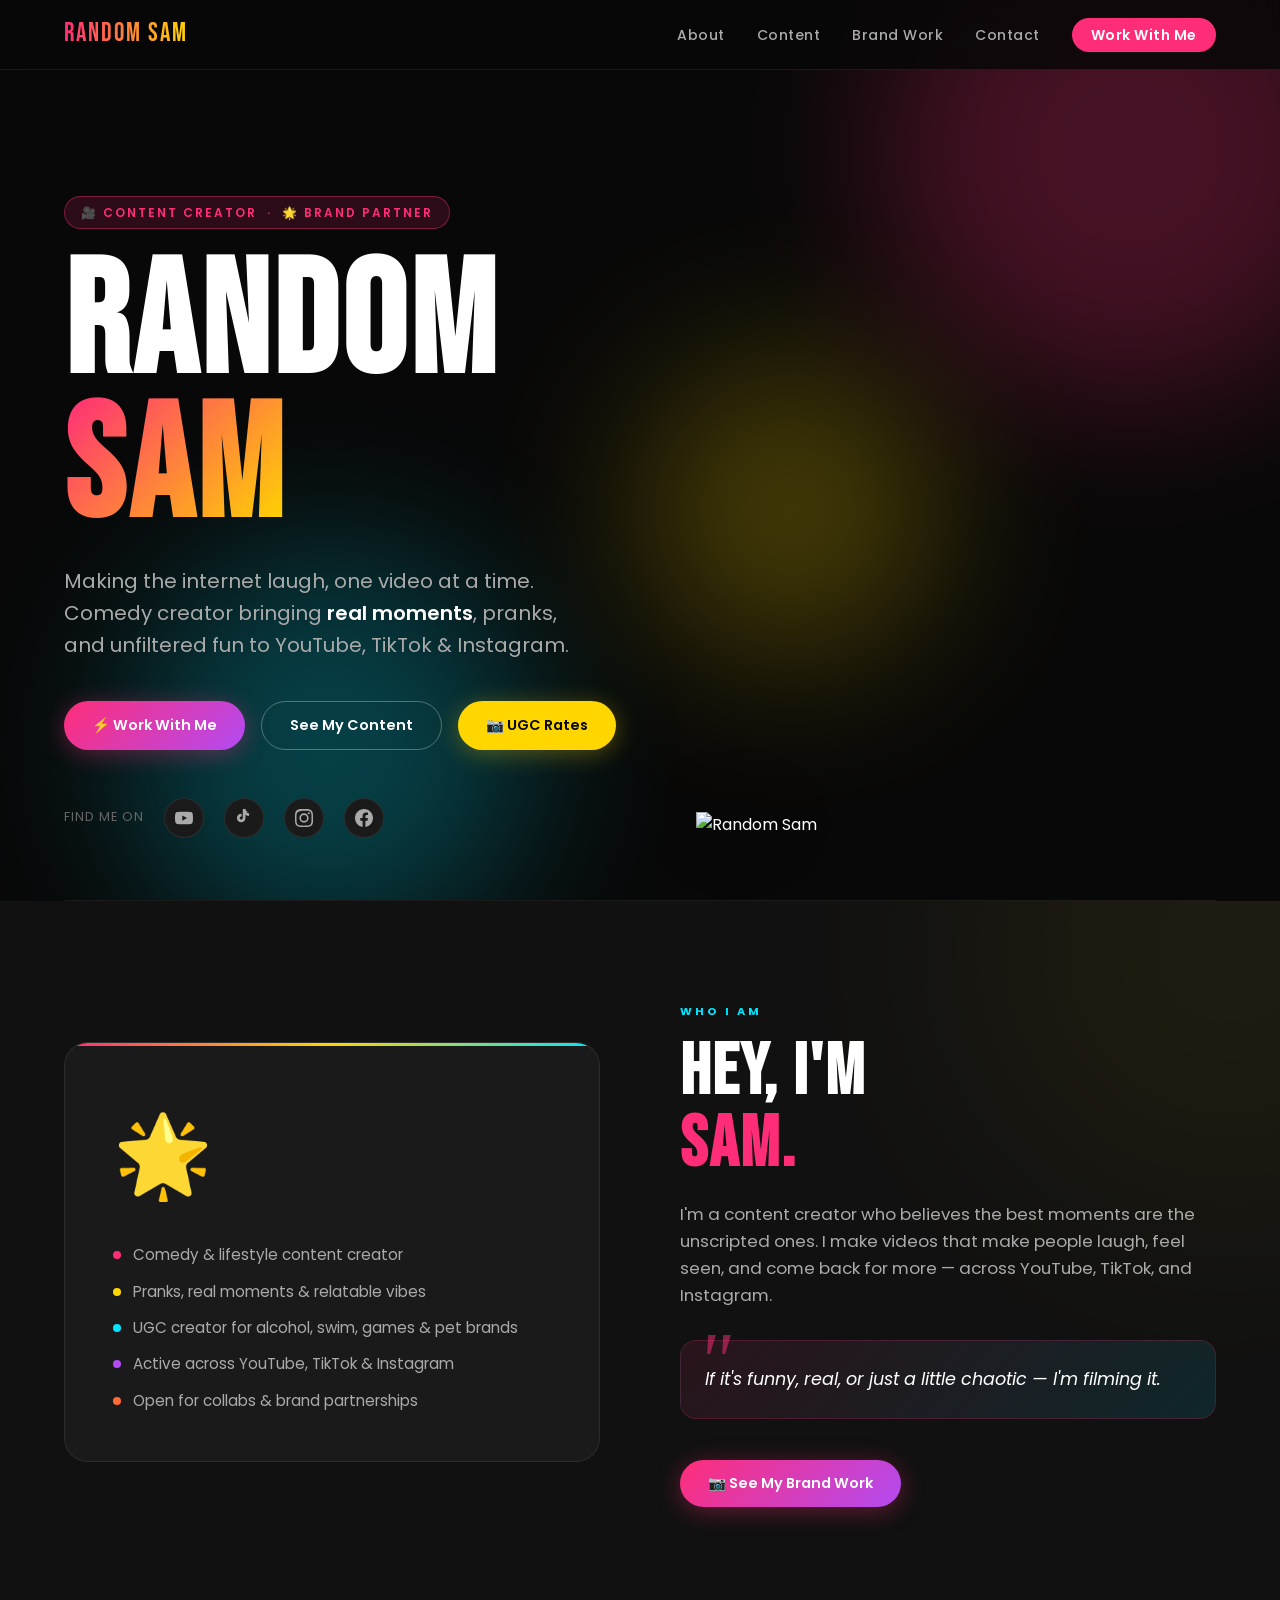
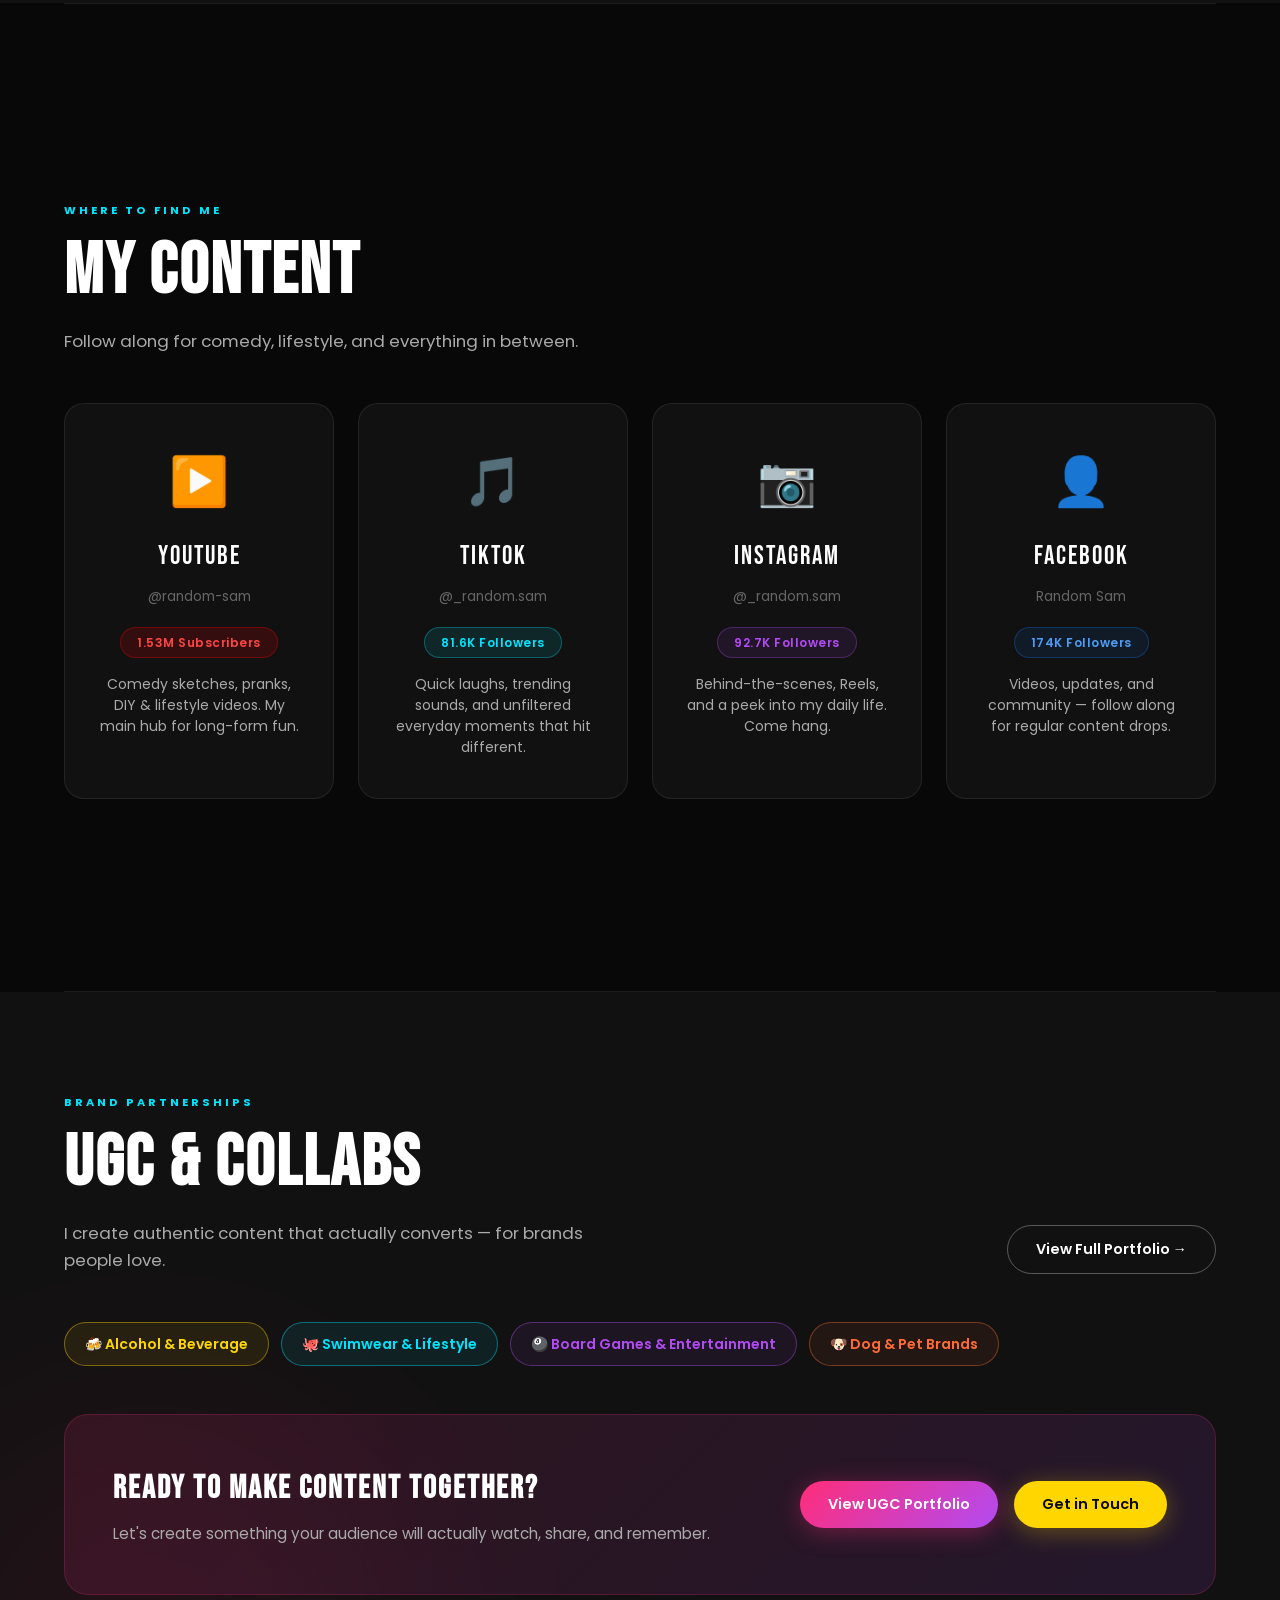
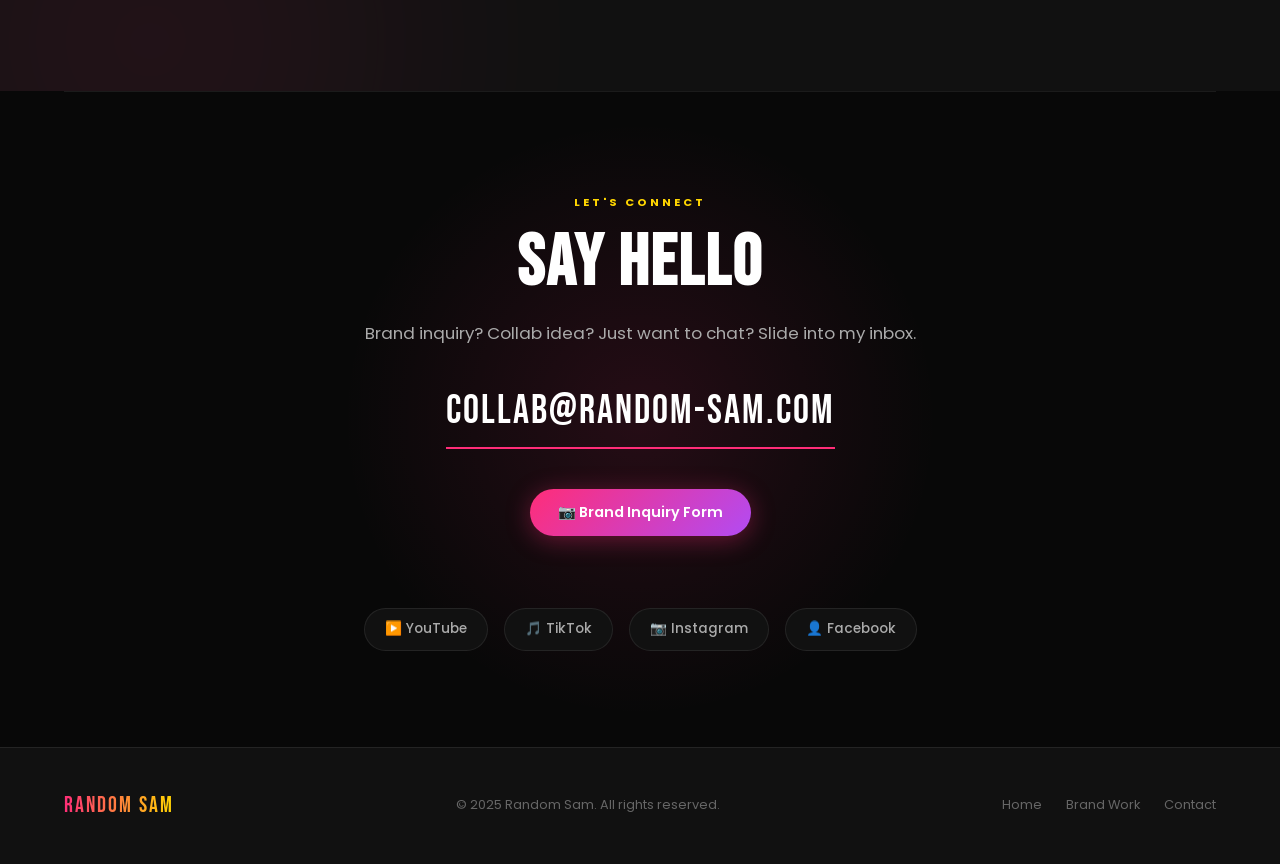
==== commit 080fc030: "Add hero photo layout — two-column grid with sam.png on the right https://claude.ai/code/session_01R" ====
--- a/index.html
+++ b/index.html
@@ -35,6 +35,7 @@
       <div class="blob blob-2"></div>
       <div class="blob blob-3"></div>
     </div>
+    <div class="hero-layout">
     <div class="hero-content fade-up">
       <span class="hero-tag">&#127909; Content Creator &nbsp;&#183;&nbsp; &#127775; Brand Partner</span>
       <h1 class="hero-name">
@@ -62,10 +63,14 @@
         <a href="https://www.instagram.com/_random.sam" target="_blank" rel="noopener" class="social-icon" title="Instagram">
           <svg width="18" height="18" viewBox="0 0 24 24" fill="currentColor"><path d="M12 2.2c3.2 0 3.6 0 4.9.1 3.3.2 4.8 1.7 5 5 .1 1.3.1 1.6.1 4.9s0 3.6-.1 4.9c-.2 3.3-1.7 4.8-5 5-1.3.1-1.6.1-4.9.1s-3.6 0-4.9-.1c-3.3-.2-4.8-1.7-5-5C2 16.6 2 16.3 2 13s0-3.6.1-4.9c.2-3.3 1.7-4.8 5-5C8.4 2.2 8.7 2.2 12 2.2zm0-2.2C8.7 0 8.3 0 7 .1 2.7.3.3 2.7.1 7 0 8.3 0 8.7 0 12c0 3.3 0 3.7.1 5 .2 4.3 2.6 6.7 7 6.9 1.3.1 1.7.1 5 .1 3.3 0 3.7 0 5-.1 4.3-.2 6.8-2.6 7-7C24 15.7 24 15.3 24 12c0-3.3 0-3.7-.1-5C23.7 2.7 21.3.3 17 .1 15.7 0 15.3 0 12 0zm0 5.8a6.2 6.2 0 1 0 0 12.4A6.2 6.2 0 0 0 12 5.8zm0 10.2a4 4 0 1 1 0-8 4 4 0 0 1 0 8zm6.4-11.8a1.44 1.44 0 1 0 0 2.88 1.44 1.44 0 0 0 0-2.88z"/></svg>
         </a>
-        <a href="https://www.facebook.com/randomsam" target="_blank" rel="noopener" class="social-icon" title="Facebook">
+        <a href="https://www.facebook.com/randomsam00" target="_blank" rel="noopener" class="social-icon" title="Facebook">
           <svg width="18" height="18" viewBox="0 0 24 24" fill="currentColor"><path d="M24 12.07C24 5.41 18.63 0 12 0S0 5.4 0 12.07C0 18.1 4.39 23.1 10.13 24v-8.44H7.08v-3.49h3.04V9.41c0-3.02 1.8-4.7 4.54-4.7 1.31 0 2.68.24 2.68.24v2.97h-1.51c-1.49 0-1.95.93-1.95 1.88v2.27h3.32l-.53 3.5h-2.79V24C19.61 23.1 24 18.1 24 12.07z"/></svg>
         </a>
       </div>
+    </div>
+    <div class="hero-photo fade-up">
+      <img src="sam.png" alt="Random Sam" class="hero-img" />
+    </div>
     </div>
   </section>
 
@@ -151,7 +156,7 @@
             <span class="platform-badge">92.7K Followers</span>
             <p class="platform-desc">Behind-the-scenes, Reels, and a peek into my daily life. Come hang.</p>
           </a>
-          <a href="https://www.facebook.com/randomsam" target="_blank" rel="noopener" class="platform-card facebook fade-up">
+          <a href="https://www.facebook.com/randomsam00" target="_blank" rel="noopener" class="platform-card facebook fade-up">
             <span class="platform-icon">&#128100;</span>
             <div class="platform-name">Facebook</div>
             <div class="platform-handle">Random Sam</div>
@@ -218,7 +223,7 @@
         <a href="https://www.instagram.com/_random.sam" target="_blank" rel="noopener" class="contact-social-btn">
           &#128247; Instagram
         </a>
-        <a href="https://www.facebook.com/randomsam" target="_blank" rel="noopener" class="contact-social-btn">
+        <a href="https://www.facebook.com/randomsam00" target="_blank" rel="noopener" class="contact-social-btn">
           &#128100; Facebook
         </a>
       </div>
--- a/styles.css
+++ b/styles.css
@@ -106,9 +106,47 @@
   min-height: 100vh;
   display: flex;
   align-items: center;
-  padding: calc(var(--nav-h) + 4rem) 5% 6rem;
+  padding: calc(var(--nav-h) + 4rem) 5% 0;
   position: relative;
   overflow: hidden;
+}
+
+.hero-layout {
+  display: grid;
+  grid-template-columns: 1fr 1fr;
+  align-items: flex-end;
+  width: 100%;
+  gap: 2rem;
+  position: relative;
+  z-index: 1;
+}
+
+.hero-photo {
+  display: flex;
+  justify-content: center;
+  align-items: flex-end;
+}
+
+.hero-img {
+  width: 100%;
+  max-width: 480px;
+  height: auto;
+  display: block;
+  object-fit: contain;
+  object-position: bottom;
+  filter: drop-shadow(0 0 60px rgba(255, 45, 120, 0.2));
+}
+
+@media (max-width: 768px) {
+  .hero-layout {
+    grid-template-columns: 1fr;
+  }
+  .hero-photo {
+    display: none;
+  }
+  .hero {
+    padding-bottom: 4rem;
+  }
 }
 
 .hero-bg {
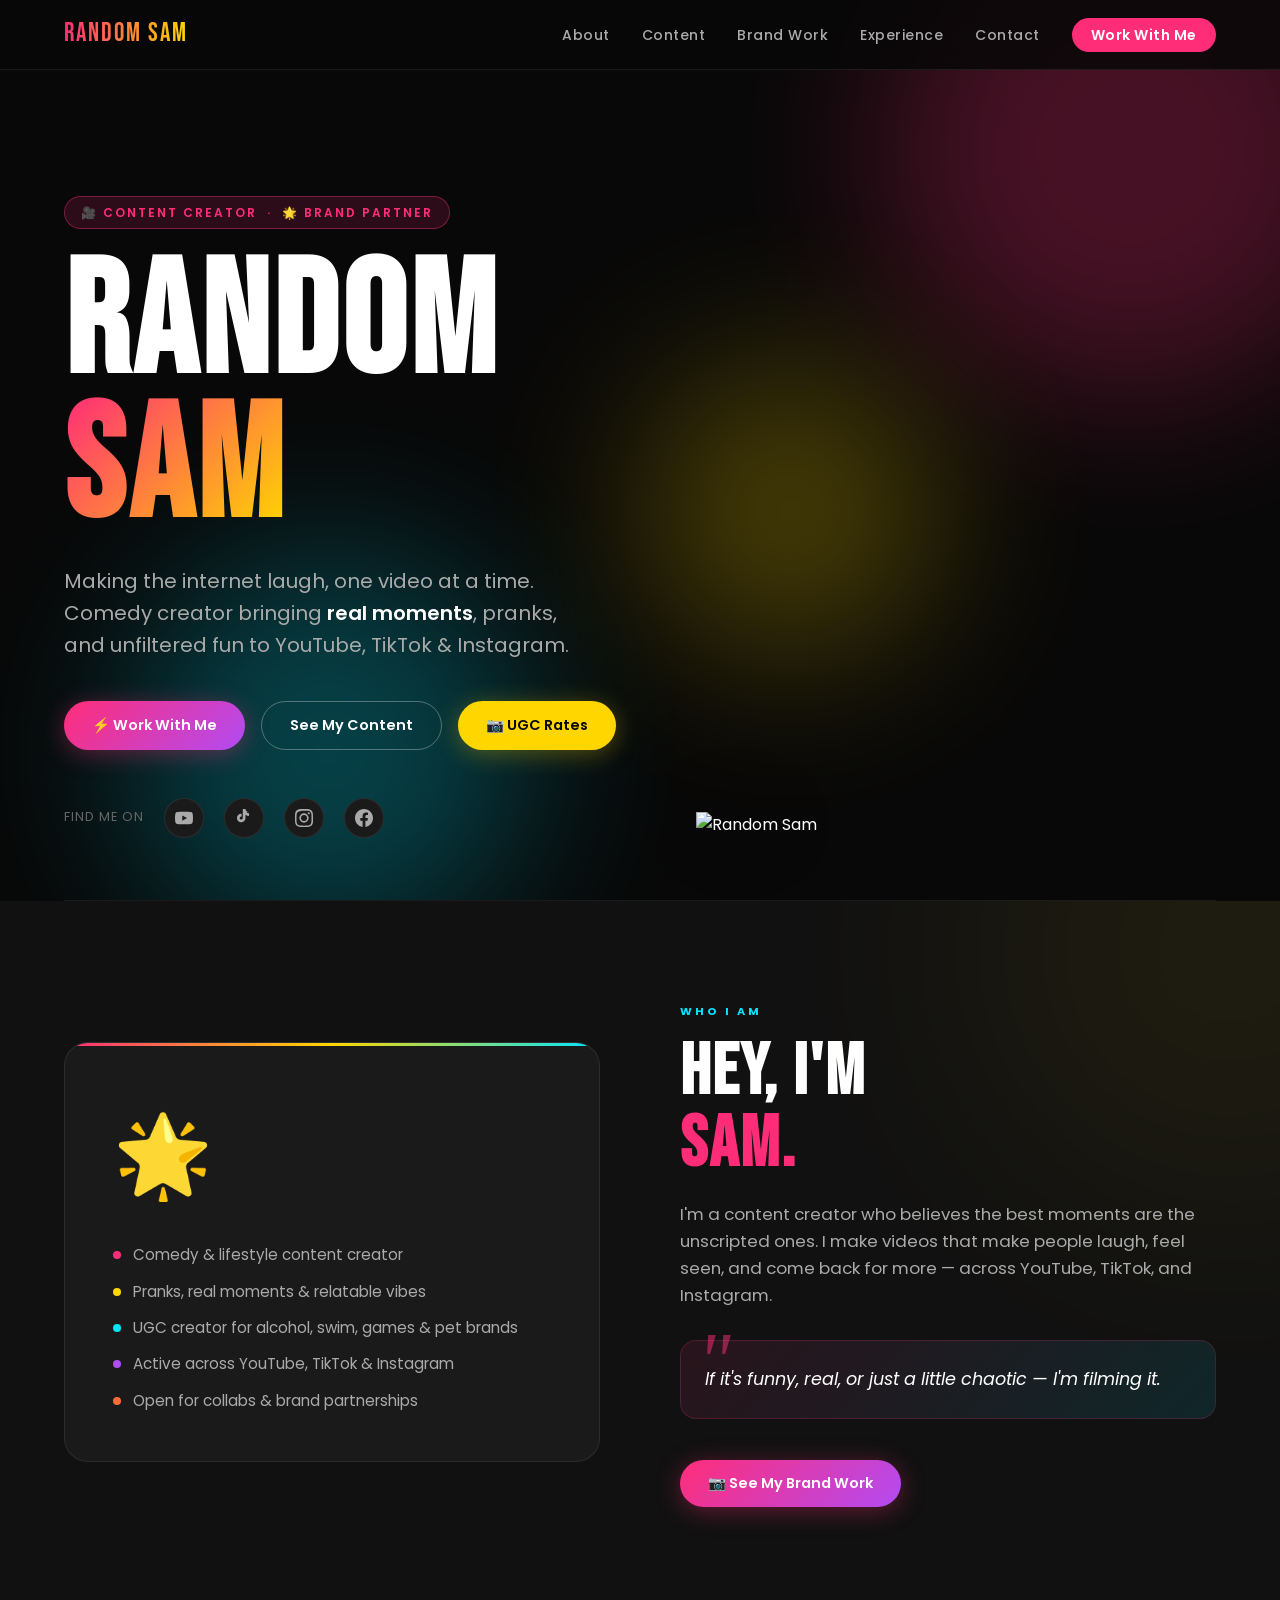
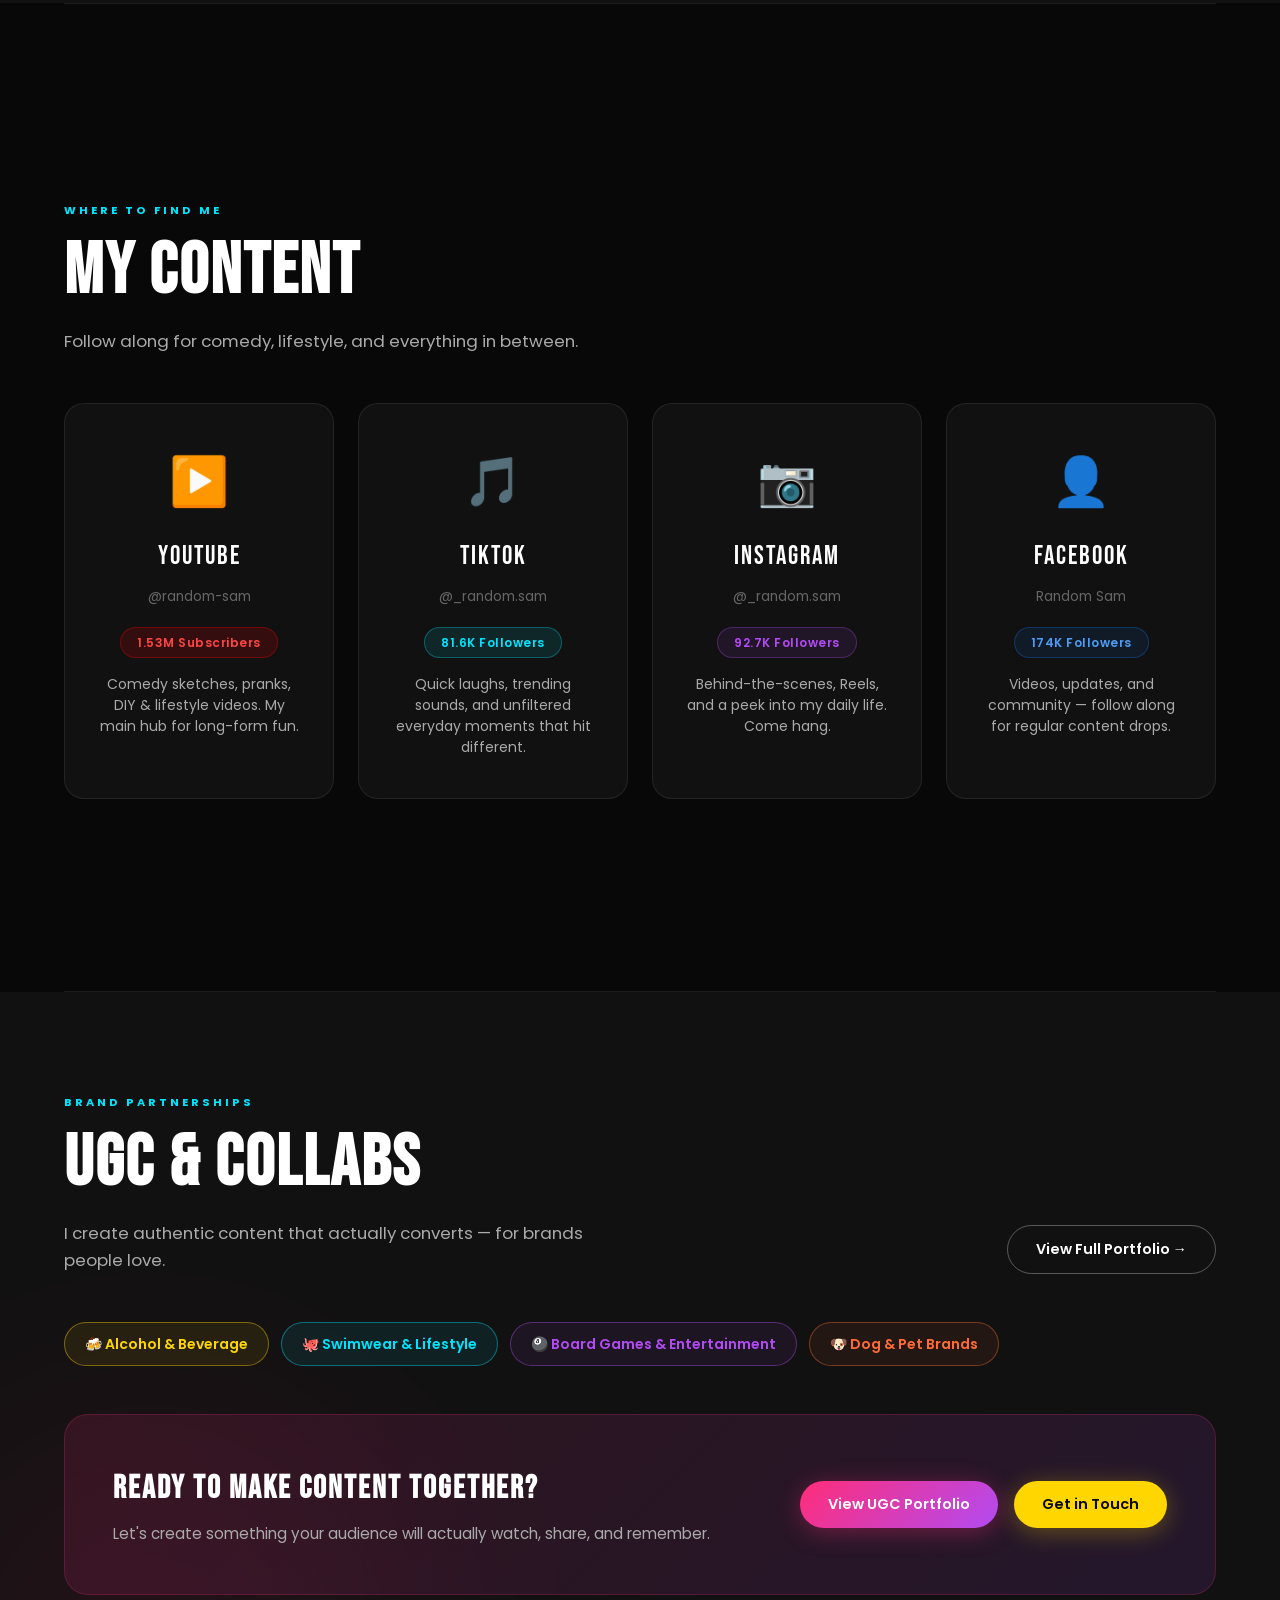
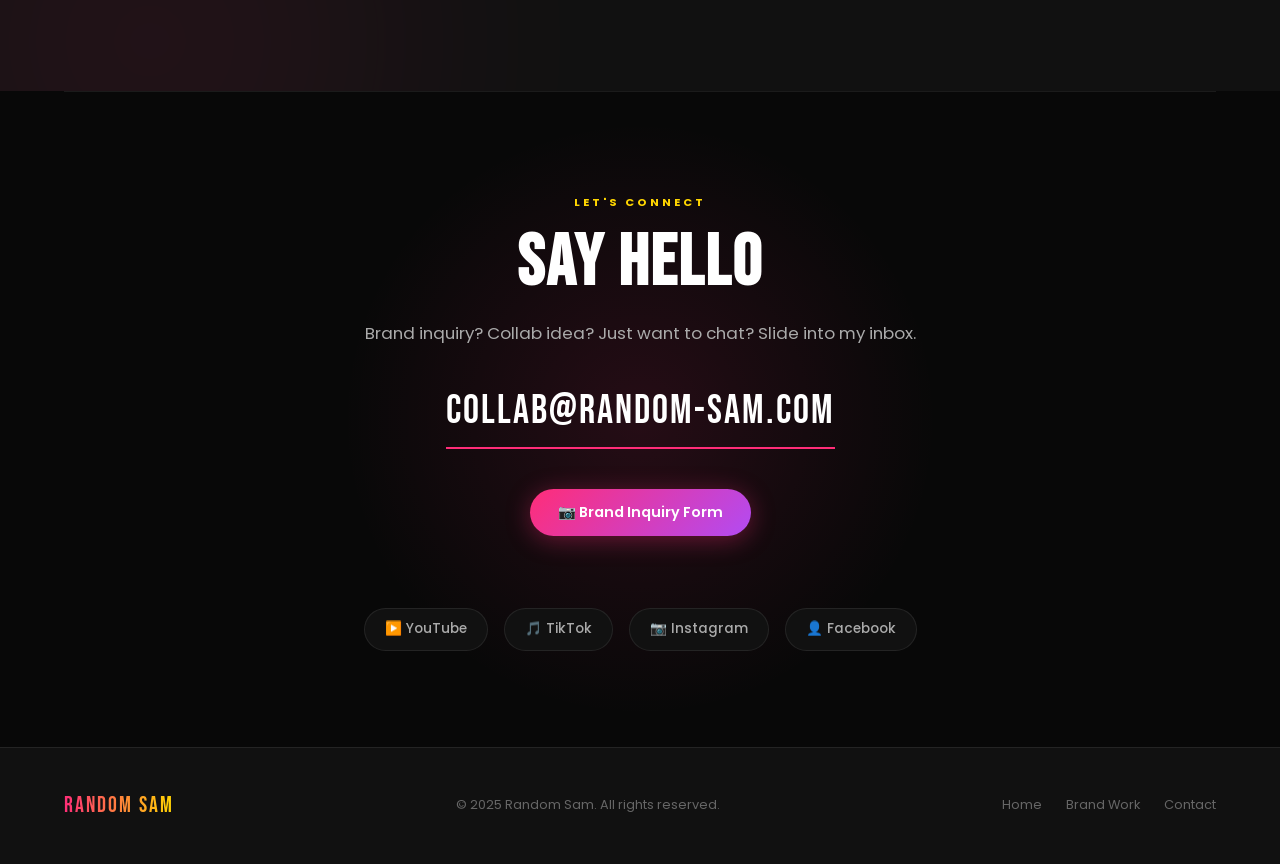
==== commit a658b6bf: "Add experience/credibility page with stats, brand portfolio, and platform breakdown - experience.htm" ====
--- a/index.html
+++ b/index.html
@@ -20,6 +20,7 @@
       <li><a href="#about">About</a></li>
       <li><a href="#content">Content</a></li>
       <li><a href="ugc.html">Brand Work</a></li>
+      <li><a href="experience.html">Experience</a></li>
       <li><a href="#contact">Contact</a></li>
       <li><a href="ugc.html#inquiry" class="nav-cta">Work With Me</a></li>
     </ul>
